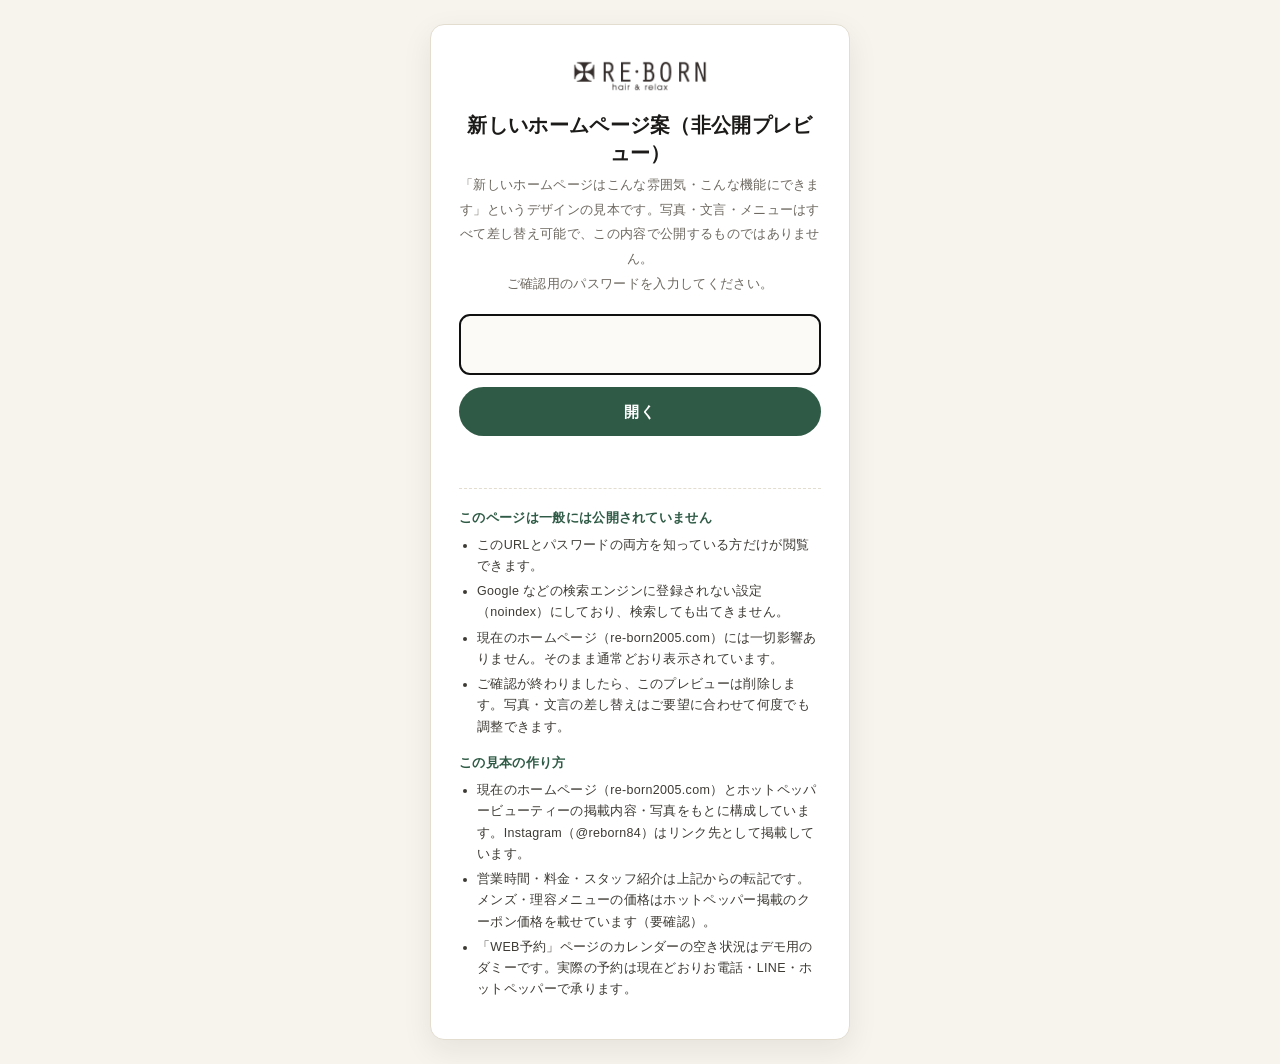
==== access.html @ 1886fcc9 "v7: intro curtain, photo wipe reveals, parallax, marquee, before/after, HPB photos, calendar booking" ====
<!DOCTYPE html>
<html lang="ja" class="no-js">
<head>
<meta charset="utf-8">
<meta name="viewport" content="width=device-width, initial-scale=1, viewport-fit=cover">
<title>アクセス｜RE・BORN hair &amp; relax（高崎市聖石町）</title>
<meta name="description" content="RE・BORN hair &amp; relax（高崎市聖石町13-1）へのアクセス・道順・駐車場のご案内。高崎駅より車で3分、駐車場10台。">
<meta name="robots" content="noindex,nofollow">
<meta name="theme-color" content="#161514">
<meta property="og:type" content="website">
<meta property="og:site_name" content="RE・BORN hair &amp; relax">
<meta property="og:title" content="アクセス｜RE・BORN hair &amp; relax（高崎市聖石町）">
<meta property="og:description" content="RE・BORN hair &amp; relax（高崎市聖石町13-1）へのアクセス・道順・駐車場のご案内。高崎駅より車で3分、駐車場10台。">
<meta property="og:url" content="https://eurekastudio5.github.io/rb-salon-mock-2026/access.html">
<meta property="og:image" content="https://eurekastudio5.github.io/rb-salon-mock-2026/img/og-image.jpg">
<meta property="og:locale" content="ja_JP">
<link rel="icon" href="img/logo-s.png">
<script>(function(){var T="7c5302c54";try{if(localStorage.getItem("rb_gate")===T)return;}catch(e){}try{if(sessionStorage.getItem("rb_gate")===T)return;}catch(e){}document.documentElement.style.visibility="hidden";location.replace("gate.html?next="+encodeURIComponent((location.pathname.split("/").pop()||"index.html")+location.search+location.hash));})();</script>
<link rel="preconnect" href="https://fonts.googleapis.com">
<link rel="preconnect" href="https://fonts.gstatic.com" crossorigin>
<link href="https://fonts.googleapis.com/css2?family=Shippori+Mincho:wght@400;600;700&family=Noto+Sans+JP:wght@400;500;700&family=Cormorant+Garamond:ital,wght@0,500;1,500;1,600&display=swap" rel="stylesheet">
<link rel="stylesheet" href="assets/style.css?v=14">
<link rel="stylesheet" href="assets/motion.css?v=14">
<script type="application/ld+json">{
 "@context": "https://schema.org",
 "@type": [
  "HairSalon",
  "BeautySalon"
 ],
 "name": "RE・BORN hair & relax",
 "alternateName": "リ・ボーン ヘア＆リラックス",
 "url": "https://eurekastudio5.github.io/rb-salon-mock-2026/",
 "telephone": "+81-800-800-8835",
 "image": "https://eurekastudio5.github.io/rb-salon-mock-2026/img/exterior.jpg",
 "address": {
  "@type": "PostalAddress",
  "postalCode": "370-0863",
  "addressRegion": "群馬県",
  "addressLocality": "高崎市",
  "streetAddress": "聖石町13-1",
  "addressCountry": "JP"
 },
 "geo": {
  "@type": "GeoCoordinates",
  "latitude": 36.3158,
  "longitude": 138.99
 },
 "openingHoursSpecification": [
  {
   "@type": "OpeningHoursSpecification",
   "dayOfWeek": [
    "Wednesday",
    "Thursday",
    "Friday",
    "Saturday",
    "Sunday"
   ],
   "opens": "09:00",
   "closes": "18:30"
  }
 ],
 "priceRange": "¥¥",
 "paymentAccepted": "Cash, Credit Card",
 "currenciesAccepted": "JPY",
 "sameAs": [
  "https://www.instagram.com/reborn84/",
  "https://beauty.hotpepper.jp/slnH000210137/"
 ]
}</script>
</head>
<body>

<header class="header">
  <div class="wrap">
    <a class="brand" href="index.html" aria-label="RE・BORN hair & relax ホーム"><img src="img/logo.png" alt="RE・BORN hair &amp; relax" width="320" height="72"><small>Takasaki</small></a>
    <nav class="nav" aria-label="メインメニュー"><a href="index.html">ホーム</a><a href="menu.html">メニュー・料金</a><a href="staff.html">スタッフ</a><a href="voice.html">お客様の声</a><a href="kitsuke.html">着付け</a><a href="faq.html">よくある質問</a><a href="access.html" aria-current="page">アクセス</a><a class="btn btn-primary btn-sm" href="reserve.html"><svg viewBox="0 0 24 24" fill="none" stroke="currentColor" stroke-width="1.8" stroke-linecap="round" stroke-linejoin="round"><rect x="3" y="4" width="18" height="18" rx="2"/><path d="M16 2v4M8 2v4M3 10h18"/></svg>WEB予約</a></nav>
    <button class="burger" aria-label="メニューを開く" aria-expanded="false" aria-controls="drawer"><span></span><span></span><span></span></button>
  </div>
</header>
<div class="drawer" id="drawer" inert>
  <a href="index.html">ホーム<small>Home</small></a><a href="menu.html">メニュー・料金<small>Menu</small></a><a href="staff.html">スタッフ<small>Staff</small></a><a href="voice.html">お客様の声<small>Voice</small></a><a href="kitsuke.html">着付け<small>Kimono</small></a><a href="faq.html">よくある質問<small>FAQ</small></a><a href="access.html">アクセス<small>Access</small></a>
  <a href="reserve.html">WEB予約（空き状況カレンダー）<small>Reservation</small></a>
  <div class="cta">
    <a class="btn btn-primary" href="reserve.html"><svg viewBox="0 0 24 24" fill="none" stroke="currentColor" stroke-width="1.8" stroke-linecap="round" stroke-linejoin="round"><rect x="3" y="4" width="18" height="18" rx="2"/><path d="M16 2v4M8 2v4M3 10h18"/></svg>WEB予約（空き状況カレンダー）</a>
    <a class="btn btn-line" href="https://lin.ee/s59kRdt" target="_blank" rel="noopener"><svg viewBox="0 0 24 24" fill="currentColor"><path d="M12 2C6.5 2 2 5.7 2 10.2c0 4 3.6 7.4 8.4 8.1.3.1.8.2.9.5.1.3.1.7 0 1l-.1.9c0 .3-.2 1 .9.6 1.1-.5 5.8-3.4 7.9-5.9 1.4-1.6 2-3.2 2-5.2C22 5.7 17.5 2 12 2zM8.1 12.8H6.2c-.3 0-.5-.2-.5-.5V8.6c0-.3.2-.5.5-.5s.5.2.5.5v3.2h1.4c.3 0 .5.2.5.5s-.2.5-.5.5zm1.8-.5c0 .3-.2.5-.5.5s-.5-.2-.5-.5V8.6c0-.3.2-.5.5-.5s.5.2.5.5v3.7zm4.5 0c0 .2-.1.4-.3.5h-.2c-.2 0-.3-.1-.4-.2l-1.9-2.6v2.3c0 .3-.2.5-.5.5s-.5-.2-.5-.5V8.6c0-.2.1-.4.3-.5h.2c.2 0 .3.1.4.2l1.9 2.6V8.6c0-.3.2-.5.5-.5s.5.2.5.5v3.7zm3-2.4c.3 0 .5.2.5.5s-.2.5-.5.5h-1.4v.9h1.4c.3 0 .5.2.5.5s-.2.5-.5.5h-1.9c-.3 0-.5-.2-.5-.5V8.6c0-.3.2-.5.5-.5h1.9c.3 0 .5.2.5.5s-.2.5-.5.5h-1.4v.9h1.4z"/></svg>LINEで相談・予約</a>
    <a class="btn btn-tel" href="tel:0800-800-8835"><svg viewBox="0 0 24 24" fill="none" stroke="currentColor" stroke-width="1.8" stroke-linecap="round" stroke-linejoin="round"><path d="M22 16.9v3a2 2 0 0 1-2.2 2 19.8 19.8 0 0 1-8.6-3.1 19.5 19.5 0 0 1-6-6A19.8 19.8 0 0 1 2.1 4.2 2 2 0 0 1 4.1 2h3a2 2 0 0 1 2 1.7c.1.9.4 1.8.7 2.6a2 2 0 0 1-.5 2.1L8.1 9.6a16 16 0 0 0 6 6l1.3-1.3a2 2 0 0 1 2.1-.4c.8.3 1.7.5 2.6.7a2 2 0 0 1 1.7 2z"/></svg>0800-800-8835</a>
  </div>
</div>
<main>

<section class="pagehead">
  <img src="img/exterior.jpg" alt="" fetchpriority="high">
  <div class="wrap"><span class="en">Access</span><h1>アクセス</h1><p>高崎駅より車で3分。聖石橋を渡ってすぐ、店舗目の前に10台分の駐車場があります。</p></div>
</section>
<section class="sec"><div class="wrap">
<div class="access">
  <div class="rv">
    <table>
      <tr><th>住所</th><td>〒370-0863<br>群馬県高崎市聖石町13-1</td></tr>
      <tr><th>電話</th><td><a class="tel" href="tel:0800-800-8835">0800-800-8835</a><br><span class="small text-muted">タップで発信できます</span></td></tr>
      <tr><th>営業時間</th><td>9:00〜18:30<br><span class="small text-muted">最終受付：カット 18:30／カラー・パーマ 18:00</span></td></tr>
      <tr><th>定休日</th><td>月曜日・火曜日</td></tr>
      <tr><th>アクセス</th><td>高崎駅より車で3分（聖石橋を渡ってすぐ）</td></tr>
      <tr><th>駐車場</th><td>店舗目の前に10台</td></tr>
      <tr><th>お支払い</th><td>現金／VISA・Mastercard・JCB・American Express</td></tr>
    </table>
    <div class="acts">
      <a class="btn btn-outline btn-sm" href="https://www.google.com/maps/search/?api=1&query=RE%E3%83%BBBORN+hair+%26+relax+%E9%AB%98%E5%B4%8E%E5%B8%82%E8%81%96%E7%9F%B3%E7%94%BA13-1" target="_blank" rel="noopener"><svg viewBox="0 0 24 24" fill="none" stroke="currentColor" stroke-width="1.8" stroke-linecap="round" stroke-linejoin="round"><path d="M9 18l-6 3V6l6-3 6 3 6-3v15l-6 3-6-3z"/><path d="M9 3v15M15 6v15"/></svg>Googleマップで開く</a>
      <a class="btn btn-tel btn-sm" href="tel:0800-800-8835"><svg viewBox="0 0 24 24" fill="none" stroke="currentColor" stroke-width="1.8" stroke-linecap="round" stroke-linejoin="round"><path d="M22 16.9v3a2 2 0 0 1-2.2 2 19.8 19.8 0 0 1-8.6-3.1 19.5 19.5 0 0 1-6-6A19.8 19.8 0 0 1 2.1 4.2 2 2 0 0 1 4.1 2h3a2 2 0 0 1 2 1.7c.1.9.4 1.8.7 2.6a2 2 0 0 1-.5 2.1L8.1 9.6a16 16 0 0 0 6 6l1.3-1.3a2 2 0 0 1 2.1-.4c.8.3 1.7.5 2.6.7a2 2 0 0 1 1.7 2z"/></svg>電話をかける</a>
    </div>
  </div>
  <div class="rv"><iframe src="https://www.google.com/maps/embed?pb=!1m14!1m8!1m3!1d12859.421112338769!2d138.98995859252926!3d36.315816204016734!3m2!1i1024!2i768!4f13.1!3m3!1m2!1s0x0%3A0x1ff3731fe45f2166!2zUkXvvaVCT1JOIGhhaXIgJiByZWxheCjpq5jltI7luIIg576O5a656ZmiIOOBiuOBmeOBmeOCgSk!5e0!3m2!1sja!2sjp!4v1659191296513!5m2!1sja!2sjp" title="RE・BORN hair & relax の地図" loading="lazy" allowfullscreen referrerpolicy="no-referrer-when-downgrade"></iframe></div>
</div>
<div class="route mt40">
  <figure class="rv-img"><img src="img/access-1.png" alt="国道17号 聖石橋交差点" loading="lazy"><figcaption><b>Step 1</b>国道17号線の聖石橋の交差点を観音様方面に進みます。</figcaption></figure>
  <figure class="rv-img from-right"><img src="img/access-2.png" alt="店舗前の様子" loading="lazy"><figcaption><b>Step 2</b>聖石橋を渡り一つ目の信号手前、左側に茶色の木の格子が見えてきましたら、こちらが当店です。</figcaption></figure>
  <figure class="rv-img"><img src="img/exterior.jpg" alt="店舗外観と駐車場" loading="lazy"><figcaption><b>Parking</b>駐車場は店舗目の前に広々10台。皆様のご来店を心よりお待ちしております。</figcaption></figure>
</div></div></section>

<section class="ctaband">
  <img class="plx" src="img/interior-2.jpg" alt="" loading="lazy">
  <div class="wrap">
    <h2>ご予約・ご相談はお気軽に</h2>
    <p>空き状況カレンダーからのWEB予約・LINE・お電話からご予約いただけます。<br>初めての方も、髪のお悩み相談だけでも大歓迎です。</p>
    <div class="cta">
      <a class="btn btn-white" href="reserve.html"><svg viewBox="0 0 24 24" fill="none" stroke="currentColor" stroke-width="1.8" stroke-linecap="round" stroke-linejoin="round"><rect x="3" y="4" width="18" height="18" rx="2"/><path d="M16 2v4M8 2v4M3 10h18"/></svg>WEB予約（空き状況カレンダー）</a>
      <a class="btn btn-line" href="https://lin.ee/s59kRdt" target="_blank" rel="noopener"><svg viewBox="0 0 24 24" fill="currentColor"><path d="M12 2C6.5 2 2 5.7 2 10.2c0 4 3.6 7.4 8.4 8.1.3.1.8.2.9.5.1.3.1.7 0 1l-.1.9c0 .3-.2 1 .9.6 1.1-.5 5.8-3.4 7.9-5.9 1.4-1.6 2-3.2 2-5.2C22 5.7 17.5 2 12 2zM8.1 12.8H6.2c-.3 0-.5-.2-.5-.5V8.6c0-.3.2-.5.5-.5s.5.2.5.5v3.2h1.4c.3 0 .5.2.5.5s-.2.5-.5.5zm1.8-.5c0 .3-.2.5-.5.5s-.5-.2-.5-.5V8.6c0-.3.2-.5.5-.5s.5.2.5.5v3.7zm4.5 0c0 .2-.1.4-.3.5h-.2c-.2 0-.3-.1-.4-.2l-1.9-2.6v2.3c0 .3-.2.5-.5.5s-.5-.2-.5-.5V8.6c0-.2.1-.4.3-.5h.2c.2 0 .3.1.4.2l1.9 2.6V8.6c0-.3.2-.5.5-.5s.5.2.5.5v3.7zm3-2.4c.3 0 .5.2.5.5s-.2.5-.5.5h-1.4v.9h1.4c.3 0 .5.2.5.5s-.2.5-.5.5h-1.9c-.3 0-.5-.2-.5-.5V8.6c0-.3.2-.5.5-.5h1.9c.3 0 .5.2.5.5s-.2.5-.5.5h-1.4v.9h1.4z"/></svg>LINEで相談・予約</a>
    </div>
    <a class="tel" href="tel:0800-800-8835">0800-800-8835</a>
    <div class="hours">受付 9:00〜18:30（定休日：月曜日・火曜日）</div>
  </div>
</section>
</main>

<footer class="footer">
  <div class="wrap">
    <div class="cols">
      <div>
        <a class="brand" href="index.html"><img src="img/logo.png" alt="RE・BORN hair &amp; relax" width="320" height="72"></a>
        <p>〒370-0863 群馬県高崎市聖石町13-1</p>
        <p>TEL <a href="tel:0800-800-8835">0800-800-8835</a></p>
        <p>営業時間 9:00〜18:30（最終受付 カット 18:30／カラー・パーマ 18:00）</p>
        <p>定休日 月曜日・火曜日　／　駐車場 10台</p>
        <div class="sns">
          <a href="https://www.instagram.com/reborn84/" target="_blank" rel="noopener" aria-label="Instagram"><svg viewBox="0 0 24 24" fill="none" stroke="currentColor" stroke-width="1.8" stroke-linecap="round" stroke-linejoin="round"><rect x="2" y="2" width="20" height="20" rx="5"/><circle cx="12" cy="12" r="4"/><circle cx="17.5" cy="6.5" r="1" fill="currentColor"/></svg></a>
          <a href="https://lin.ee/s59kRdt" target="_blank" rel="noopener" aria-label="LINE"><svg viewBox="0 0 24 24" fill="currentColor"><path d="M12 2C6.5 2 2 5.7 2 10.2c0 4 3.6 7.4 8.4 8.1.3.1.8.2.9.5.1.3.1.7 0 1l-.1.9c0 .3-.2 1 .9.6 1.1-.5 5.8-3.4 7.9-5.9 1.4-1.6 2-3.2 2-5.2C22 5.7 17.5 2 12 2zM8.1 12.8H6.2c-.3 0-.5-.2-.5-.5V8.6c0-.3.2-.5.5-.5s.5.2.5.5v3.2h1.4c.3 0 .5.2.5.5s-.2.5-.5.5zm1.8-.5c0 .3-.2.5-.5.5s-.5-.2-.5-.5V8.6c0-.3.2-.5.5-.5s.5.2.5.5v3.7zm4.5 0c0 .2-.1.4-.3.5h-.2c-.2 0-.3-.1-.4-.2l-1.9-2.6v2.3c0 .3-.2.5-.5.5s-.5-.2-.5-.5V8.6c0-.2.1-.4.3-.5h.2c.2 0 .3.1.4.2l1.9 2.6V8.6c0-.3.2-.5.5-.5s.5.2.5.5v3.7zm3-2.4c.3 0 .5.2.5.5s-.2.5-.5.5h-1.4v.9h1.4c.3 0 .5.2.5.5s-.2.5-.5.5h-1.9c-.3 0-.5-.2-.5-.5V8.6c0-.3.2-.5.5-.5h1.9c.3 0 .5.2.5.5s-.2.5-.5.5h-1.4v.9h1.4z"/></svg></a>
          <a href="tel:0800-800-8835" aria-label="電話"><svg viewBox="0 0 24 24" fill="none" stroke="currentColor" stroke-width="1.8" stroke-linecap="round" stroke-linejoin="round"><path d="M22 16.9v3a2 2 0 0 1-2.2 2 19.8 19.8 0 0 1-8.6-3.1 19.5 19.5 0 0 1-6-6A19.8 19.8 0 0 1 2.1 4.2 2 2 0 0 1 4.1 2h3a2 2 0 0 1 2 1.7c.1.9.4 1.8.7 2.6a2 2 0 0 1-.5 2.1L8.1 9.6a16 16 0 0 0 6 6l1.3-1.3a2 2 0 0 1 2.1-.4c.8.3 1.7.5 2.6.7a2 2 0 0 1 1.7 2z"/></svg></a>
        </div>
      </div>
      <div>
        <h4>Menu</h4>
        <ul><li><a href="index.html">ホーム</a></li><li><a href="menu.html">メニュー・料金</a></li><li><a href="staff.html">スタッフ</a></li><li><a href="voice.html">お客様の声</a></li><li><a href="kitsuke.html">着付け</a></li><li><a href="faq.html">よくある質問</a></li><li><a href="access.html">アクセス</a></li><li><a href="reserve.html">WEB予約</a></li></ul>
      </div>
      <div>
        <h4>Links</h4>
        <ul>
          <li><a href="https://www.instagram.com/reborn84/" target="_blank" rel="noopener">Instagram @reborn84</a></li>
          <li><a href="https://beauty.hotpepper.jp/slnH000210137/" target="_blank" rel="noopener">ホットペッパービューティー</a></li>
          <li><a href="https://高崎美容室求人.com/" target="_blank" rel="noopener">美容師求人募集</a></li>
          <li><a href="privacy.html">プライバシーポリシー</a></li>
        </ul>
      </div>
    </div>
    <div class="copy"><span>© RE・BORN hair &amp; relax</span><span>高崎に4代続く創業90年の理美容室</span></div>
  </div>
</footer>
<nav class="stickybar" aria-label="予約・お問い合わせ">
  <a href="tel:0800-800-8835"><svg viewBox="0 0 24 24" fill="none" stroke="currentColor" stroke-width="1.8" stroke-linecap="round" stroke-linejoin="round"><path d="M22 16.9v3a2 2 0 0 1-2.2 2 19.8 19.8 0 0 1-8.6-3.1 19.5 19.5 0 0 1-6-6A19.8 19.8 0 0 1 2.1 4.2 2 2 0 0 1 4.1 2h3a2 2 0 0 1 2 1.7c.1.9.4 1.8.7 2.6a2 2 0 0 1-.5 2.1L8.1 9.6a16 16 0 0 0 6 6l1.3-1.3a2 2 0 0 1 2.1-.4c.8.3 1.7.5 2.6.7a2 2 0 0 1 1.7 2z"/></svg><b>電話する</b></a>
  <a class="line" href="https://lin.ee/s59kRdt" target="_blank" rel="noopener"><svg viewBox="0 0 24 24" fill="currentColor"><path d="M12 2C6.5 2 2 5.7 2 10.2c0 4 3.6 7.4 8.4 8.1.3.1.8.2.9.5.1.3.1.7 0 1l-.1.9c0 .3-.2 1 .9.6 1.1-.5 5.8-3.4 7.9-5.9 1.4-1.6 2-3.2 2-5.2C22 5.7 17.5 2 12 2zM8.1 12.8H6.2c-.3 0-.5-.2-.5-.5V8.6c0-.3.2-.5.5-.5s.5.2.5.5v3.2h1.4c.3 0 .5.2.5.5s-.2.5-.5.5zm1.8-.5c0 .3-.2.5-.5.5s-.5-.2-.5-.5V8.6c0-.3.2-.5.5-.5s.5.2.5.5v3.7zm4.5 0c0 .2-.1.4-.3.5h-.2c-.2 0-.3-.1-.4-.2l-1.9-2.6v2.3c0 .3-.2.5-.5.5s-.5-.2-.5-.5V8.6c0-.2.1-.4.3-.5h.2c.2 0 .3.1.4.2l1.9 2.6V8.6c0-.3.2-.5.5-.5s.5.2.5.5v3.7zm3-2.4c.3 0 .5.2.5.5s-.2.5-.5.5h-1.4v.9h1.4c.3 0 .5.2.5.5s-.2.5-.5.5h-1.9c-.3 0-.5-.2-.5-.5V8.6c0-.3.2-.5.5-.5h1.9c.3 0 .5.2.5.5s-.2.5-.5.5h-1.4v.9h1.4z"/></svg><b>LINE予約</b></a>
  <a class="web" href="reserve.html"><svg viewBox="0 0 24 24" fill="none" stroke="currentColor" stroke-width="1.8" stroke-linecap="round" stroke-linejoin="round"><rect x="3" y="4" width="18" height="18" rx="2"/><path d="M16 2v4M8 2v4M3 10h18"/></svg><b>WEB予約</b></a>
</nav>
<script src="assets/main.js?v=14" defer></script>
<script src="assets/motion.js?v=14" defer></script>
</body>
</html>
---- assets/style.css ----
/* RE・BORN hair & relax — site styles (mock v1) */
:root{
  --bg:#f7f4ee; --bg2:#ffffff; --bg3:#efe9dd;
  --ink:#1c1b19; --muted:#6d6860; --line:#e3ddd0;
  --green:#2f5b46; --green-d:#22432f; --green-l:#e6efe9;
  --gold:#b6955a; --gold-d:#75592f; --black:#161514; --white:#fff;
  --line-brand:#06C755;
  --serif:"Shippori Mincho","Zen Old Mincho","Hiragino Mincho ProN","Yu Mincho","MS PMincho",serif;
  --sans:"Noto Sans JP","Hiragino Kaku Gothic ProN","Yu Gothic","Meiryo",sans-serif;
  --latin:"Cormorant Garamond","Times New Roman",serif;
  --radius:14px; --shadow:0 10px 30px rgba(28,27,25,.08);
  --wrap:1120px;
}
*{box-sizing:border-box}
html{scroll-behavior:smooth;-webkit-text-size-adjust:100%}
body{margin:0;background:var(--bg);color:var(--ink);font-family:var(--sans);font-size:16px;line-height:1.9;letter-spacing:.02em;font-feature-settings:"palt"}
img{max-width:100%;height:auto;display:block}
a{color:inherit;text-decoration:none}
h1,h2,h3,h4{font-family:var(--serif);font-weight:600;line-height:1.4;margin:0}
p{margin:0 0 1em}
ul{margin:0;padding:0;list-style:none}
.wrap{max-width:var(--wrap);margin:0 auto;padding:0 20px}
.sr{position:absolute;left:-9999px}
.sp{display:none}
@media (max-width:640px){.sp{display:inline}}

/* header */
.header{position:sticky;top:0;z-index:50;background:rgba(247,244,238,.92);backdrop-filter:blur(10px);border-bottom:1px solid var(--line)}
.header .wrap{display:flex;align-items:center;justify-content:space-between;height:68px}
.brand{display:flex;align-items:center;gap:10px}
.brand img{height:30px;width:auto}
.brand small{font-family:var(--latin);font-style:italic;color:var(--muted);font-size:13px;letter-spacing:.08em}
.nav{display:flex;gap:26px;align-items:center}
.nav a{font-size:14px;letter-spacing:.06em;color:var(--ink);position:relative;padding:6px 0}
.nav a::after{content:"";position:absolute;left:0;bottom:0;width:0;height:1px;background:var(--green);transition:width .25s}
.nav a:hover::after,.nav a[aria-current]::after{width:100%}
.nav .btn{padding:10px 18px}
.nav .btn::after{display:none}
.burger{display:none;background:none;border:0;width:44px;height:44px;cursor:pointer;padding:0}
.burger span{display:block;height:2px;background:var(--ink);margin:6px auto;width:24px;transition:.25s}
.drawer{display:none}
@media (max-width:960px){
  .nav{display:none}
  .burger{display:block}
  .drawer{display:block;position:fixed;inset:68px 0 0 0;background:var(--bg);z-index:49;transform:translateX(100%);transition:transform .3s;overflow:auto;padding:24px 20px 120px}
  .drawer.open{transform:none}
  .drawer a{display:block;padding:16px 4px;border-bottom:1px solid var(--line);font-family:var(--serif);font-size:18px}
  .drawer a small{display:block;font-family:var(--latin);font-style:italic;color:var(--muted);font-size:13px;letter-spacing:.1em}
  .drawer .cta{display:grid;gap:10px;margin-top:20px}
  body.nav-open{overflow:hidden}
  body.nav-open .burger span:nth-child(1){transform:translateY(8px) rotate(45deg)}
  body.nav-open .burger span:nth-child(2){opacity:0}
  body.nav-open .burger span:nth-child(3){transform:translateY(-8px) rotate(-45deg)}
}

/* buttons */
.btn{display:inline-flex;align-items:center;justify-content:center;gap:8px;padding:14px 26px;border-radius:999px;font-weight:600;font-size:15px;letter-spacing:.06em;transition:.2s;border:1px solid transparent;cursor:pointer;font-family:var(--sans);line-height:1.3}
.btn-primary{background:var(--green);color:#fff}
.btn-primary:hover{background:var(--green-d);transform:translateY(-1px)}
.btn-outline{background:transparent;color:var(--ink);border-color:var(--ink)}
.btn-outline:hover{background:var(--ink);color:#fff}
.btn-line{background:var(--line-brand);color:#fff}
.btn-line:hover{filter:brightness(.93);transform:translateY(-1px)}
.btn-white{background:#fff;color:var(--ink);border-color:#fff}
.btn-white:hover{background:var(--bg3)}
.btn-tel{background:var(--black);color:#fff}
.btn-tel:hover{background:#000}
.btn svg{width:18px;height:18px;flex:none}
.btn-sm{padding:10px 18px;font-size:14px}

/* hero */
.hero{position:relative;min-height:calc(100svh - 68px);max-height:860px;display:flex;align-items:flex-end;color:#fff;overflow:hidden;isolation:isolate}
.hero picture,.hero img.bg{position:absolute;inset:0;width:100%;height:100%;object-fit:cover;object-position:center 60%;z-index:-2}
.hero::after{content:"";position:absolute;inset:0;background:linear-gradient(180deg,rgba(22,21,20,.05) 0%,rgba(22,21,20,.25) 45%,rgba(22,21,20,.78) 100%);z-index:-1}
.hero .wrap{width:100%;padding-bottom:56px;padding-top:120px}
.hero .eyebrow{font-family:var(--latin);font-style:italic;font-size:15px;letter-spacing:.2em;opacity:.9;margin-bottom:12px;white-space:nowrap}
@media (max-width:400px){.hero .eyebrow{letter-spacing:.12em;font-size:14px}}
.hero h1{font-size:clamp(27px,4vw,50px);font-weight:600;line-height:1.35;letter-spacing:.04em;text-shadow:0 2px 24px rgba(0,0,0,.35)}
.hero .lead{font-size:clamp(15px,1.5vw,18px);margin:18px 0 22px;max-width:640px;opacity:.95;text-shadow:0 1px 12px rgba(0,0,0,.4)}
.badges{display:flex;flex-wrap:wrap;gap:8px;margin-bottom:26px}
.badges li{font-size:13px;letter-spacing:.04em;border:1px solid rgba(255,255,255,.55);padding:6px 12px;border-radius:999px;backdrop-filter:blur(6px);background:rgba(255,255,255,.12)}
.hero .cta{display:flex;flex-wrap:wrap;gap:12px}
.hero .scroll{position:absolute;right:24px;bottom:24px;font-family:var(--latin);font-style:italic;letter-spacing:.2em;font-size:12px;writing-mode:vertical-rl;opacity:.8}
.hero .scroll::after{content:"";display:block;width:1px;height:48px;background:#fff;margin:10px auto 0;animation:drop 1.8s infinite}
@keyframes drop{0%{transform:scaleY(0);transform-origin:top}50%{transform:scaleY(1);transform-origin:top}51%{transform-origin:bottom}100%{transform:scaleY(0);transform-origin:bottom}}
@media (max-width:640px){.hero{min-height:calc(100svh - 68px);max-height:none}.hero .wrap{padding-bottom:calc(100px + env(safe-area-inset-bottom));padding-top:72px}.hero .scroll{display:none}.hero .cta .btn{flex:1 1 100%}.hero .cta .btn-white{display:none}.hero h1{font-size:clamp(26px,7.4vw,32px);letter-spacing:.02em}.hero .lead{font-size:14px}}

/* quick info strip */
.infostrip{background:var(--black);color:#fff}
.infostrip .wrap{display:grid;grid-template-columns:repeat(4,1fr);gap:0}
.infostrip .cell{padding:20px 18px;border-left:1px solid rgba(255,255,255,.12);display:flex;gap:12px;align-items:flex-start}
.infostrip .cell:first-child{border-left:0;padding-left:0}
.infostrip svg{width:22px;height:22px;flex:none;opacity:.85;margin-top:4px}
.infostrip b{display:block;font-size:12px;letter-spacing:.14em;color:var(--gold);font-family:var(--latin);font-style:italic;font-weight:500}
.infostrip span{font-size:14px;line-height:1.6;display:block}
.infostrip a.tel{font-family:var(--latin);font-size:22px;letter-spacing:.04em;font-weight:600}
@media (max-width:960px){.infostrip .wrap{grid-template-columns:1fr 1fr}.infostrip .cell{border-left:0;border-top:1px solid rgba(255,255,255,.12);padding-left:0}.infostrip .cell:nth-child(-n+2){border-top:0}}
@media (max-width:560px){.infostrip .wrap{grid-template-columns:1fr}.infostrip .cell:nth-child(2){border-top:1px solid rgba(255,255,255,.12)}}

/* sections */
.sec{padding:88px 0}
.sec.alt{background:var(--bg2)}
.sec.dark{background:var(--black);color:#fff}
.sec.green{background:var(--green);color:#fff}
.sec-head{margin-bottom:44px}
.sec-head .en{font-family:var(--latin);font-style:italic;letter-spacing:.22em;font-size:14px;color:var(--gold-d);display:block;margin-bottom:8px}
.sec-head h2{font-size:clamp(26px,3.2vw,38px);letter-spacing:.06em}
.sec-head p{color:var(--muted);margin:14px 0 0;max-width:720px}
.dark .sec-head p,.green .sec-head p{color:rgba(255,255,255,.8)}
.dark .sec-head .en{color:var(--gold)}
.center{text-align:center}
.center .sec-head p{margin-left:auto;margin-right:auto}
.more{margin-top:40px;text-align:center}
@media (max-width:640px){.sec{padding:64px 0}.sec-head{margin-bottom:30px}.sec-head h2{font-size:23px;letter-spacing:.04em}.reason h3{font-size:20px}}

/* reveal */
.js .rv{opacity:0;transform:translateY(22px);transition:opacity .7s ease,transform .7s ease}
.js .rv.in{opacity:1;transform:none}
@media (prefers-reduced-motion:reduce){.js .rv{opacity:1;transform:none;transition:none}}

/* concerns */
.concern{display:grid;grid-template-columns:1.1fr 1fr;gap:56px;align-items:center}
.concern .list li{position:relative;padding:14px 0 14px 40px;border-bottom:1px dashed var(--line);font-size:16px}
.concern .list li::before{content:"";position:absolute;left:4px;top:18px;width:20px;height:20px;border-radius:50%;border:1.5px solid var(--green);background:var(--green-l)}
.concern .list li::after{content:"";position:absolute;left:11px;top:22px;width:5px;height:9px;border:solid var(--green);border-width:0 2px 2px 0;transform:rotate(45deg)}
.concern .note{background:var(--green);color:#fff;padding:28px 30px;border-radius:var(--radius);font-family:var(--serif);font-size:20px;line-height:1.7;position:relative}
.concern .note small{display:block;font-family:var(--sans);font-size:14px;opacity:.9;margin-top:10px;line-height:1.8}
.concern figure{margin:0;border-radius:var(--radius);overflow:hidden;box-shadow:var(--shadow)}
@media (max-width:860px){.concern{grid-template-columns:1fr;gap:28px}}

/* greeting */
.greet{display:grid;grid-template-columns:420px 1fr;gap:56px;align-items:center}
.greet figure{margin:0;border-radius:var(--radius);overflow:hidden;box-shadow:var(--shadow)}
.greet .msg{font-size:16px}
.greet .sign{margin-top:18px;font-family:var(--serif);font-size:18px}
.greet .sign small{display:block;font-family:var(--sans);font-size:13px;color:var(--muted)}
.greet .lead{font-family:var(--serif);font-size:clamp(22px,2.4vw,30px);line-height:1.6;margin-bottom:22px;letter-spacing:.04em;font-weight:600}
@media (max-width:860px){.greet{grid-template-columns:1fr;gap:26px}.greet figure{max-width:420px}}

/* reasons */
.reason{display:grid;grid-template-columns:1fr 1fr;gap:56px;align-items:center;padding:36px 0}
.reason+.reason{border-top:1px solid var(--line)}
.reason:nth-child(even) figure{order:2}
.reason figure{margin:0;border-radius:var(--radius);overflow:hidden;box-shadow:var(--shadow);aspect-ratio:3/2}
.reason figure img{width:100%;height:100%;object-fit:cover}
.reason .num{font-family:var(--latin);font-style:italic;font-size:15px;letter-spacing:.2em;color:var(--gold-d)}
.reason h3{font-size:clamp(22px,2.4vw,28px);margin:6px 0 14px;letter-spacing:.04em}
.reason p{color:#3d3a34}
@media (max-width:860px){.reason{grid-template-columns:1fr;gap:20px;padding:26px 0}.reason:nth-child(even) figure{order:0}}

/* menu cards */
.cards{display:grid;grid-template-columns:repeat(3,1fr);gap:24px}
.card{background:#fff;border-radius:var(--radius);overflow:hidden;box-shadow:var(--shadow);display:flex;flex-direction:column;border:1px solid var(--line)}
.card figure{margin:0;aspect-ratio:4/3;overflow:hidden;position:relative}
.card figure img{width:100%;height:100%;object-fit:cover;object-position:center 20%;transition:transform .6s}
.card:hover figure img{transform:scale(1.04)}
.card .tag{position:absolute;left:12px;top:12px;background:var(--green);color:#fff;font-size:12px;padding:4px 10px;border-radius:4px;letter-spacing:.08em}
.card .body{padding:20px 22px 22px;display:flex;flex-direction:column;flex:1}
.card h3{font-size:19px;letter-spacing:.03em;margin-bottom:8px}
.card .price{display:flex;align-items:baseline;gap:10px;flex-wrap:wrap;margin-bottom:10px}
.card .price s{color:var(--muted);font-size:13px}
.card .price b{font-family:var(--latin);font-size:28px;color:var(--green);font-weight:600;letter-spacing:.02em}
.card .price em{font-style:normal;font-size:12px;background:var(--gold-d);color:#fff;padding:2px 8px;border-radius:3px;letter-spacing:.08em}
.card p{font-size:14px;color:#3d3a34;margin-bottom:12px}
.card .meta{font-size:12px;color:var(--muted);margin-top:auto;padding-top:10px;border-top:1px dashed var(--line)}
.card .meta span{display:inline-block;margin-right:10px}
@media (max-width:960px){.cards{grid-template-columns:1fr 1fr}}
@media (max-width:600px){.cards{grid-template-columns:1fr}}

/* offer */
.offers{display:grid;grid-template-columns:1fr 1fr;gap:24px}
.offer{border:1px solid rgba(255,255,255,.25);border-radius:var(--radius);padding:30px 30px 28px;background:rgba(255,255,255,.06);position:relative}
.offer .en{font-family:var(--latin);font-style:italic;letter-spacing:.2em;font-size:13px;color:var(--gold)}
.offer h3{font-size:clamp(20px,2vw,24px);margin:6px 0 10px;letter-spacing:.04em}
.offer p{opacity:.9;font-size:15px;margin:0}
.offer b{color:var(--gold)}
@media (max-width:760px){.offers{grid-template-columns:1fr}}

/* voices */
.voices{display:grid;grid-template-columns:repeat(3,1fr);gap:24px}
.voice{background:#fff;border-radius:var(--radius);overflow:hidden;box-shadow:var(--shadow);border:1px solid var(--line);display:flex;flex-direction:column}
.voice figure{margin:0;aspect-ratio:4/3;overflow:hidden}
.voice figure img{width:100%;height:100%;object-fit:cover}
.voice .body{padding:22px 22px 24px;display:flex;flex-direction:column;flex:1}
.voice h3,.voice h2{font-size:18px;letter-spacing:.02em;margin-bottom:6px;line-height:1.5}
.voice .who{font-size:13px;color:var(--muted);margin-bottom:12px}
.voice dl{margin:0;font-size:14px}
.voice dt{font-weight:600;color:var(--green);margin-top:10px;font-size:13px}
.voice dd{margin:2px 0 0;color:#3d3a34}
.voice .quote{font-family:var(--serif);font-size:15px;line-height:1.8;color:#3d3a34}
@media (max-width:960px){.voices{grid-template-columns:1fr 1fr}}
@media (max-width:600px){.voices{grid-template-columns:1fr}}

/* staff */
.staffgrid{display:grid;grid-template-columns:repeat(4,1fr);gap:22px}
.staff{background:#fff;border-radius:var(--radius);overflow:hidden;border:1px solid var(--line);box-shadow:var(--shadow)}
.staff figure{margin:0;aspect-ratio:3/4;overflow:hidden;background:var(--bg3)}
.staff figure img{width:100%;height:100%;object-fit:cover;object-position:top}
.staff .body{padding:16px 18px 18px}
.staff .role{font-size:12px;color:var(--gold-d);letter-spacing:.1em}
.staff h3{font-size:18px;margin:2px 0 4px}
.staff h3 small{font-family:var(--latin);font-style:italic;color:var(--muted);font-size:13px;margin-left:6px;font-weight:500}
.staff p{font-size:13px;color:#3d3a34;margin:0}
@media (max-width:960px){.staffgrid{grid-template-columns:repeat(3,1fr)}}
@media (max-width:600px){.staffgrid{grid-template-columns:1fr 1fr;gap:14px}.staff .body{padding:12px 14px}}

/* staff detail page */
.profile{display:grid;grid-template-columns:300px 1fr;gap:44px;padding:44px 0;border-bottom:1px solid var(--line);align-items:start}
.profile figure{margin:0;border-radius:var(--radius);overflow:hidden;box-shadow:var(--shadow);aspect-ratio:3/4}
.profile figure img{width:100%;height:100%;object-fit:cover;object-position:top}
.profile .role{color:var(--gold-d);letter-spacing:.12em;font-size:13px}
.profile h2{font-size:28px;margin:4px 0 16px}
.profile h2 small{font-family:var(--latin);font-style:italic;font-size:15px;color:var(--muted);margin-left:8px;font-weight:500}
.profile .msg{font-size:15px;color:#3d3a34}
.profile table{width:100%;border-collapse:collapse;font-size:14px;margin-top:14px}
.profile th{text-align:left;width:120px;padding:8px 0;color:var(--muted);font-weight:500;vertical-align:top;border-top:1px dashed var(--line)}
.profile td{padding:8px 0;border-top:1px dashed var(--line)}
@media (max-width:760px){.profile{grid-template-columns:1fr;gap:20px}.profile figure{max-width:280px}}

/* styles / instagram */
.igrid{display:grid;grid-template-columns:repeat(6,1fr);gap:8px}
.igrid a{aspect-ratio:1;overflow:hidden;border-radius:8px;display:block;position:relative}
.igrid img{width:100%;height:100%;object-fit:cover;object-position:top;transition:transform .5s}
.igrid a:hover img{transform:scale(1.06)}
@media (max-width:760px){.igrid{grid-template-columns:repeat(3,1fr)}}

/* access */
.access{display:grid;grid-template-columns:1fr 1fr;gap:40px;align-items:start}
.access iframe{width:100%;height:100%;min-height:380px;border:0;border-radius:var(--radius);box-shadow:var(--shadow)}
.access table{width:100%;border-collapse:collapse;font-size:15px}
.access th{text-align:left;width:110px;padding:12px 0;color:var(--muted);font-weight:500;vertical-align:top;border-bottom:1px solid var(--line)}
.access td{padding:12px 0;border-bottom:1px solid var(--line)}
.access .tel{font-family:var(--latin);font-size:24px;font-weight:600;letter-spacing:.03em}
.access .acts{display:flex;gap:10px;flex-wrap:wrap;margin-top:18px}
@media (max-width:860px){.access{grid-template-columns:1fr}.access iframe{min-height:300px}}
.route{display:grid;grid-template-columns:1fr 1fr 1fr;gap:24px}
.route figure{margin:0;background:#fff;border-radius:var(--radius);overflow:hidden;border:1px solid var(--line);box-shadow:var(--shadow)}
.route figcaption{padding:16px 18px;font-size:14px;color:#3d3a34}
.route figcaption b{display:block;color:var(--green);font-family:var(--latin);font-style:italic;font-size:14px;letter-spacing:.2em;margin-bottom:4px}
@media (max-width:860px){.route{grid-template-columns:1fr}}

/* CTA band */
.ctaband{position:relative;color:#fff;text-align:center;padding:96px 0;isolation:isolate;overflow:hidden}
.ctaband img{position:absolute;inset:0;width:100%;height:100%;object-fit:cover;z-index:-2}
.ctaband::after{content:"";position:absolute;inset:0;background:rgba(22,21,20,.66);z-index:-1}
.ctaband h2{font-size:clamp(24px,3vw,36px);letter-spacing:.06em;margin-bottom:12px}
.ctaband p{opacity:.9;max-width:640px;margin:0 auto 26px}
.ctaband .cta{display:flex;gap:12px;justify-content:center;flex-wrap:wrap}
.ctaband .tel{display:block;font-family:var(--latin);font-size:34px;letter-spacing:.04em;margin:8px 0 2px;font-weight:600}
.ctaband .hours{font-size:13px;opacity:.85}
@media (max-width:640px){.ctaband .cta .btn{flex:1 1 100%}}

/* footer */
.footer{background:var(--black);color:#cfcac0;padding:56px 0 calc(110px + env(safe-area-inset-bottom));font-size:14px}
html{scroll-padding-bottom:110px}
.footer .cols{display:grid;grid-template-columns:1.4fr 1fr 1fr;gap:40px}
.footer .brand img{height:28px;filter:invert(1) brightness(1.4)}
.footer .brand{margin-bottom:14px}
.footer p{margin:0 0 6px}
.footer h4{font-family:var(--latin);font-style:italic;color:var(--gold);letter-spacing:.2em;font-size:13px;margin-bottom:12px;font-weight:500}
.footer li{margin-bottom:8px}
.footer a:hover{color:#fff}
.footer .sns{display:flex;gap:12px;margin-top:14px}
.footer .sns a{width:38px;height:38px;border:1px solid rgba(255,255,255,.25);border-radius:50%;display:grid;place-items:center}
.footer .sns svg{width:18px;height:18px}
.footer .copy{margin-top:40px;padding-top:18px;border-top:1px solid rgba(255,255,255,.12);font-size:12px;color:#8e887c;display:flex;justify-content:space-between;flex-wrap:wrap;gap:8px}
@media (max-width:860px){.footer .cols{grid-template-columns:1fr}}
@media (min-width:961px){.footer{padding-bottom:56px}}

/* mobile sticky bar */
.stickybar{position:fixed;left:0;right:0;bottom:0;z-index:60;display:none;grid-template-columns:1fr 1fr 1.3fr;background:rgba(22,21,20,.96);backdrop-filter:blur(8px);padding:8px 8px calc(8px + env(safe-area-inset-bottom));gap:8px}
.stickybar a{display:flex;flex-direction:column;align-items:center;justify-content:center;gap:2px;color:#fff;font-size:12px;letter-spacing:.02em;padding:8px 4px;border-radius:10px;background:rgba(255,255,255,.08);min-height:52px;white-space:nowrap}
.stickybar a svg{width:20px;height:20px}
.stickybar a.line{background:var(--line-brand)}
.stickybar a.web{background:var(--green)}
.stickybar b{font-size:13px}
@media (max-width:360px){.stickybar b{font-size:12px}}
@media (max-width:960px){.stickybar{display:grid}}

/* page hero (subpages) */
.pagehead{position:relative;color:#fff;padding:96px 0 64px;isolation:isolate;overflow:hidden}
.pagehead img{position:absolute;inset:0;width:100%;height:100%;object-fit:cover;object-position:center;z-index:-2}
.pagehead::after{content:"";position:absolute;inset:0;background:linear-gradient(180deg,rgba(22,21,20,.35),rgba(22,21,20,.7));z-index:-1}
.pagehead .en{font-family:var(--latin);font-style:italic;letter-spacing:.24em;font-size:15px;color:#e5cf9d;display:block;margin-bottom:8px}
.pagehead h1{font-size:clamp(28px,4vw,44px);letter-spacing:.06em}
.pagehead p{margin:12px 0 0;opacity:.9;max-width:640px}
.crumb{font-size:12px;color:var(--muted);padding:14px 0 0}
.crumb a:hover{color:var(--green)}

/* price tables */
.pricegrid{display:grid;grid-template-columns:1fr 1fr;gap:40px 56px}
.pricegroup h3{font-size:22px;letter-spacing:.06em;padding-bottom:10px;border-bottom:2px solid var(--ink);margin-bottom:6px;display:flex;align-items:baseline;gap:12px;flex-wrap:wrap}
.pricegroup h3 small{font-family:var(--latin);font-style:italic;font-size:13px;color:var(--gold-d);letter-spacing:.2em;font-weight:500}
.pricegroup li{display:flex;justify-content:space-between;gap:16px;padding:12px 0;border-bottom:1px dashed var(--line);font-size:15px;align-items:baseline}
.pricegroup li span{flex:1}
.pricegroup li small{display:block;color:var(--muted);font-size:12px;line-height:1.6}
.pricegroup li b{font-family:var(--latin);font-size:19px;font-weight:600;white-space:nowrap;letter-spacing:.02em}
.pricegroup .note{font-size:13px;color:var(--muted);margin-top:10px;line-height:1.7}
@media (max-width:760px){.pricegrid{grid-template-columns:1fr;gap:30px}}
.jump{display:flex;flex-wrap:wrap;gap:8px;margin-top:18px}
.jump a{font-size:13px;border:1px solid rgba(255,255,255,.6);color:#fff;padding:6px 14px;border-radius:999px;background:rgba(255,255,255,.12);backdrop-filter:blur(6px)}
.jump a:hover{background:#fff;color:var(--ink)}
.card .go{display:inline-block;margin-top:10px;font-size:13px;color:var(--green);text-decoration:underline;font-weight:600}
.notice{background:var(--green-l);border-left:4px solid var(--green);padding:16px 20px;border-radius:0 10px 10px 0;font-size:14px;margin-top:28px}
.notice b{color:var(--green)}

/* faq */
.faq{max-width:820px;margin:0 auto}
.faq details{background:#fff;border:1px solid var(--line);border-radius:12px;margin-bottom:12px;box-shadow:var(--shadow)}
.faq summary{list-style:none;cursor:pointer;padding:18px 54px 18px 22px;font-family:var(--serif);font-size:17px;position:relative;line-height:1.6}
.faq summary::-webkit-details-marker{display:none}
.faq summary::before{content:"Q";font-family:var(--latin);font-style:italic;color:var(--gold-d);font-size:20px;margin-right:12px}
.faq summary::after{content:"";position:absolute;right:22px;top:50%;width:10px;height:10px;border:solid var(--ink);border-width:0 1.5px 1.5px 0;transform:translateY(-70%) rotate(45deg);transition:.25s}
.faq details[open] summary::after{transform:translateY(-30%) rotate(-135deg)}
.faq .a{padding:0 22px 20px 54px;font-size:15px;color:#3d3a34;position:relative}
.faq .a::before{content:"A";font-family:var(--latin);font-style:italic;color:var(--green);font-size:20px;position:absolute;left:22px;top:-4px}

/* gallery */
.gallery{display:grid;grid-template-columns:repeat(5,1fr);gap:10px}
.gallery a{aspect-ratio:3/4;overflow:hidden;border-radius:10px;display:block}
.gallery img{width:100%;height:100%;object-fit:cover;transition:transform .5s}
.gallery a:hover img{transform:scale(1.05)}
@media (max-width:760px){.gallery{grid-template-columns:repeat(3,1fr);gap:6px}}
dialog.lightbox{border:0;background:transparent;padding:0;max-width:100vw;max-height:100vh;width:100vw;height:100vh;margin:0;display:none;align-items:center;justify-content:center;z-index:100}
dialog.lightbox[open]{display:flex}
dialog.lightbox::backdrop{background:rgba(0,0,0,.9)}
.lightbox img{max-width:100%;max-height:92vh;border-radius:8px}
.lightbox button{position:absolute;top:16px;right:16px;background:none;border:0;color:#fff;font-size:34px;cursor:pointer;line-height:1}
.lightbox .prev,.lightbox .next{top:50%;transform:translateY(-50%);font-size:44px;padding:20px}
.lightbox .prev{left:6px;right:auto}.lightbox .next{right:6px}

/* reservation */
.resv{display:grid;grid-template-columns:minmax(0,1.2fr) minmax(0,.8fr);gap:44px;align-items:start}
.form{background:#fff;border:1px solid var(--line);border-radius:var(--radius);padding:30px;box-shadow:var(--shadow);min-width:0}
.form *{min-width:0}
.form h2{font-size:20px;margin-bottom:6px}
.form fieldset{border:0;padding:0;margin:0 0 18px}
.form legend{font-size:13px;font-weight:600;margin-bottom:6px;letter-spacing:.04em;padding:0}
.form legend i,.field label i{font-style:normal;color:#c0392b;font-size:11px;margin-left:6px;vertical-align:middle;border:1px solid #c0392b;padding:0 5px;border-radius:3px}
.steps{display:grid;grid-template-columns:repeat(3,minmax(0,1fr));gap:8px;margin:0 0 20px;counter-reset:s}
.steps li{background:var(--green-l);border-radius:10px;padding:10px 10px 10px 12px;font-size:12px;line-height:1.5;position:relative}
.steps li b{display:block;color:var(--green);font-size:13px;margin-bottom:2px}
.steps li b::before{counter-increment:s;content:counter(s) " ";font-family:var(--latin);font-style:italic;font-size:16px}
.errbox{background:#fdecea;border-left:4px solid #c0392b;padding:12px 16px;border-radius:0 10px 10px 0;font-size:13px;margin-bottom:16px;color:#7a1f16}
.errbox ul{padding-left:18px;list-style:disc;margin:4px 0 0}
.errbox li{margin:2px 0}
.field [aria-invalid="true"]{border-color:#c0392b;background:#fff6f5}
.fallback{font-size:13px;color:#3d3a34;margin-top:10px;line-height:1.7}
.fallback a{text-decoration:underline;color:var(--green)}
.form h3{font-size:20px;margin-bottom:6px}
.form .sub{font-size:13px;color:var(--muted);margin-bottom:22px}
.field{margin-bottom:18px}
.field label{display:block;font-size:13px;font-weight:600;margin-bottom:6px;letter-spacing:.04em}
.field label i{font-style:normal;color:#c0392b;font-size:11px;margin-left:6px;vertical-align:middle;border:1px solid #c0392b;padding:0 5px;border-radius:3px}
.field input,.field select,.field textarea{width:100%;font:inherit;font-size:16px;padding:12px 14px;border:1px solid #cfc8b9;border-radius:10px;background:#fbfaf7;color:var(--ink)}
.field input:focus,.field select:focus,.field textarea:focus{outline:2px solid var(--green);border-color:var(--green)}
.field textarea{min-height:100px;resize:vertical}
.row2{display:grid;grid-template-columns:minmax(0,1fr) minmax(0,1fr);gap:14px}
.radios{display:flex;gap:10px;flex-wrap:wrap}
.radios label{display:flex;align-items:center;gap:6px;border:1px solid #cfc8b9;border-radius:999px;padding:8px 14px;font-size:14px;cursor:pointer;background:#fbfaf7;font-weight:500;margin:0}
.radios input{width:auto;margin:0}
.radios label:has(input:checked){background:var(--green);color:#fff;border-color:var(--green)}
.form .actions{display:grid;gap:10px;margin-top:22px}
.form .actions .btn{white-space:nowrap;padding-left:16px;padding-right:16px}
@media (max-width:400px){.form .actions .btn{font-size:14px}}
.form button[disabled]{opacity:.5;cursor:not-allowed}
.nojs{background:#fff8e6;border-left:4px solid var(--gold-d);padding:12px 16px;border-radius:0 10px 10px 0;font-size:13px;margin-bottom:16px}
.nojs a{text-decoration:underline;color:var(--green)}
.form .hint{font-size:12px;color:var(--muted);margin-top:8px;line-height:1.7}
.preview{margin-top:18px;background:var(--bg);border:1px dashed #cfc8b9;border-radius:10px;padding:14px 16px;font-size:13px;white-space:pre-wrap;overflow-wrap:anywhere;display:none;line-height:1.7}
.preview.show{display:block}
.side .box{background:#fff;border:1px solid var(--line);border-radius:var(--radius);padding:24px;box-shadow:var(--shadow);margin-bottom:18px}
.side h2{font-size:18px;margin-bottom:10px;letter-spacing:.04em}
.side p{font-size:14px;color:#3d3a34}
.side ol{padding-left:20px;font-size:14px;color:#3d3a34;margin:0}
.side ol li{margin-bottom:6px}
.side .tel{font-family:var(--latin);font-size:30px;font-weight:600;letter-spacing:.03em;display:block;margin:6px 0}
.side .hp{font-size:13px;color:var(--muted)}
@media (max-width:860px){.resv{grid-template-columns:1fr}.form{padding:22px 18px}.row2{grid-template-columns:1fr}}

/* privacy */
.prose{max-width:800px;margin:0 auto;font-size:15px}
.prose h2{font-size:20px;margin:34px 0 10px;letter-spacing:.04em}
.prose p{color:#3d3a34}

/* misc */
.mt0{margin-top:0}.mt24{margin-top:24px}.mt40{margin-top:40px}
.text-muted{color:var(--muted)}
.small{font-size:13px}
---- assets/motion.css ----
/* ===== v7: intro / motion / booking ===== */
/* intro curtain (index only, first visit per session) */
.intro{position:fixed;inset:0;z-index:200;background:var(--bg);display:flex;align-items:center;justify-content:center;flex-direction:column;gap:18px;transition:transform .9s cubic-bezier(.77,0,.18,1),visibility 0s .9s;will-change:transform}
.intro img{height:38px;opacity:0;transform:translateY(8px);animation:introLogo 1s .15s cubic-bezier(.2,.7,.2,1) forwards}
.intro .line{width:0;height:1px;background:var(--gold);animation:introLine 1.1s .5s cubic-bezier(.77,0,.18,1) forwards}
.intro .en{font-family:var(--latin);font-style:italic;letter-spacing:.3em;font-size:12px;color:var(--gold-d);opacity:0;animation:introLogo .8s .8s forwards}
.intro.out{transform:translateY(-100%);visibility:hidden}
@keyframes introLogo{to{opacity:1;transform:none}}
@keyframes introLine{to{width:120px}}
body.intro-lock{overflow:hidden}
/* hero motion */
.js .hero img.bg{transform:scale(1.12);transition:transform 9s cubic-bezier(.2,.6,.2,1)}
.js .hero.live img.bg{transform:scale(1)}
.js .hero .eyebrow,.js .hero h1,.js .hero .lead,.js .hero .badges,.js .hero .cta{opacity:0;transform:translateY(26px);transition:opacity 1s cubic-bezier(.2,.7,.2,1),transform 1s cubic-bezier(.2,.7,.2,1)}
.js .hero.live .eyebrow{opacity:1;transform:none;transition-delay:.15s}
.js .hero.live h1{opacity:1;transform:none;transition-delay:.3s}
.js .hero.live .lead{opacity:1;transform:none;transition-delay:.5s}
.js .hero.live .badges{opacity:1;transform:none;transition-delay:.65s}
.js .hero.live .cta{opacity:1;transform:none;transition-delay:.8s}
/* photo reveal: mask wipes open + image settles from a slight zoom */
.js .rv-img{clip-path:inset(0 100% 0 0);transition:clip-path 1.1s cubic-bezier(.77,0,.18,1)}
.js .rv-img img{transform:scale(1.15);transition:transform 1.5s cubic-bezier(.2,.7,.2,1)}
.js .rv-img.in{clip-path:inset(0 0 0 0)}
.js .rv-img.in img{transform:scale(1)}
.js .rv-img.from-right{clip-path:inset(0 0 0 100%)}
.js .rv-img.from-up{clip-path:inset(100% 0 0 0)}
.js .rv-img.in.from-right,.js .rv-img.in.from-up{clip-path:inset(0 0 0 0)}
/* staggered children */
.js .stagger>*{opacity:0;transform:translateY(18px);transition:opacity .8s cubic-bezier(.2,.7,.2,1),transform .8s cubic-bezier(.2,.7,.2,1)}
.js .stagger.in>*{opacity:1;transform:none}
.js .stagger.in>*:nth-child(1){transition-delay:.05s}.js .stagger.in>*:nth-child(2){transition-delay:.15s}.js .stagger.in>*:nth-child(3){transition-delay:.25s}.js .stagger.in>*:nth-child(4){transition-delay:.35s}.js .stagger.in>*:nth-child(5){transition-delay:.45s}.js .stagger.in>*:nth-child(6){transition-delay:.55s}.js .stagger.in>*:nth-child(7){transition-delay:.65s}.js .stagger.in>*:nth-child(8){transition-delay:.75s}
/* section eyebrow: gold rule draws in */
.sec-head .en{position:relative;padding-left:44px}
.sec-head .en::before{content:"";position:absolute;left:0;top:50%;height:1px;width:0;background:var(--gold);transition:width .9s .2s cubic-bezier(.77,0,.18,1)}
.sec-head.in .en::before,.no-js .sec-head .en::before{width:32px}
.sec-head.center .en{padding-left:0}
.sec-head.center .en::before{display:none}
/* parallax layers */
.js .plx{will-change:transform}
/* marquee */
.marquee{overflow:hidden;border-top:1px solid var(--line);border-bottom:1px solid var(--line);background:var(--bg2);padding:14px 0;white-space:nowrap}
.marquee .track{display:inline-flex;gap:56px;animation:marq 38s linear infinite;font-family:var(--latin);font-style:italic;font-size:17px;letter-spacing:.2em;color:var(--gold-d)}
.marquee .track span::after{content:"\2726";margin-left:56px;color:var(--gold);font-style:normal}
@keyframes marq{to{transform:translateX(-50%)}}
/* header compact on scroll */
.header{transition:box-shadow .3s,background .3s}
.header.scrolled{box-shadow:0 6px 24px rgba(28,27,25,.08);background:rgba(247,244,238,.97)}
/* card hover lift */
.card,.voice,.staff{transition:transform .5s cubic-bezier(.2,.7,.2,1),box-shadow .5s}
.card:hover,.voice:hover,.staff:hover{transform:translateY(-6px);box-shadow:0 22px 44px rgba(28,27,25,.12)}
/* fix: ol steps numbering doubled (native list marker + counter) */
.steps{list-style:none;padding:0}
/* reduced motion: everything visible, no animation */
@media (prefers-reduced-motion:reduce){
  .intro{display:none}
  .js .hero img.bg,.js .hero .eyebrow,.js .hero h1,.js .hero .lead,.js .hero .badges,.js .hero .cta{opacity:1;transform:none;transition:none}
  .js .rv-img,.js .rv-img img,.js .stagger>*{clip-path:none;opacity:1;transform:none;transition:none}
  .marquee .track{animation:none}
}

/* ===== booking (calendar) ===== */
.bk{background:#fff;border:1px solid var(--line);border-radius:var(--radius);box-shadow:var(--shadow);padding:26px;min-width:0}
.bk *{min-width:0}
.bk-steps{display:grid;grid-template-columns:repeat(5,1fr);gap:4px;margin:0 0 26px;padding:0;list-style:none}
.bk-steps li{text-align:center;font-size:11px;color:var(--muted);position:relative;padding-top:30px;letter-spacing:.02em}
.bk-steps li .n{position:absolute;top:0;left:50%;transform:translateX(-50%);width:24px;height:24px;border-radius:50%;border:1px solid var(--line);background:#fff;font-family:var(--latin);font-size:13px;line-height:22px;color:var(--muted);z-index:1}
.bk-steps li::before{content:"";position:absolute;top:12px;left:-50%;right:50%;height:1px;background:var(--line);z-index:0}
.bk-steps li:first-child::before{display:none}
.bk-steps li.done .n,.bk-steps li.now .n{background:var(--green);color:#fff;border-color:var(--green)}
.bk-steps li.done::before,.bk-steps li.now::before{background:var(--green)}
.bk-steps li.now .t{color:var(--ink);font-weight:600}
.bk-h{font-size:22px;letter-spacing:.04em;margin-bottom:6px;outline:none}
.bk-p{font-size:13px;color:var(--muted);margin-bottom:18px}
.bk-g{font-size:14px;letter-spacing:.1em;color:var(--gold-d);margin:18px 0 10px;font-family:var(--sans);font-weight:600}
.bk-menus{display:grid;grid-template-columns:1fr 1fr;gap:10px}
.bk-menu{display:grid;grid-template-columns:1fr auto;gap:2px 12px;text-align:left;font:inherit;background:#fbfaf7;border:1px solid #d9d2c3;border-radius:12px;padding:12px 14px;cursor:pointer;transition:.2s;color:var(--ink)}
.bk-menu .nm{grid-column:1;font-size:14px;font-weight:600;line-height:1.5}
.bk-menu .nm em{font-style:normal;font-size:10px;background:var(--gold-d);color:#fff;padding:1px 6px;border-radius:3px;margin-left:6px;vertical-align:middle}
.bk-menu .pr{grid-column:2;grid-row:1;font-family:var(--latin);font-size:18px;font-weight:600;white-space:nowrap}
.bk-menu .tm{grid-column:1/3;font-size:12px;color:var(--muted)}
.bk-menu:hover,.bk-stylist:hover{border-color:var(--green);background:var(--green-l)}
.bk-menu.sel,.bk-stylist.sel{border-color:var(--green);box-shadow:0 0 0 2px var(--green) inset}
.bk-stylists{display:grid;grid-template-columns:repeat(3,1fr);gap:10px}
.bk-stylist{font:inherit;background:#fbfaf7;border:1px solid #d9d2c3;border-radius:12px;padding:14px 10px;cursor:pointer;display:flex;flex-direction:column;align-items:center;gap:6px;color:var(--ink);transition:.2s}
.bk-stylist img,.bk-stylist .ph{width:64px;height:64px;border-radius:50%;object-fit:cover;object-position:top;background:var(--green-l);display:grid;place-items:center;color:var(--green);font-size:22px}
.bk-stylist .nm{font-size:14px;font-weight:600}
.bk-stylist .rl{font-size:11px;color:var(--muted)}
.bk-summary{background:var(--green-l);border-radius:10px;padding:12px 16px;margin:0 0 18px;font-size:13px}
.bk-summary b{color:var(--green);font-size:12px;letter-spacing:.1em;display:block;margin-bottom:4px}
.bk-summary dl{margin:0;display:grid;grid-template-columns:auto 1fr;gap:2px 12px}
.bk-summary dt{color:var(--muted)}.bk-summary dd{margin:0}
.bk-cal table{width:100%;border-collapse:separate;border-spacing:4px;table-layout:fixed}
.bk-calhead{display:flex;align-items:center;justify-content:space-between;margin-bottom:8px}
.bk-calhead b{font-family:var(--serif);font-size:18px}
.bk-calhead .nav{font:inherit;font-size:22px;background:#fff;border:1px solid var(--line);border-radius:50%;width:38px;height:38px;cursor:pointer;line-height:1}
.bk-calhead .nav[disabled]{opacity:.3;cursor:default}
.bk-cal th{font-size:11px;color:var(--muted);font-weight:500;padding:4px 0}
.bk-cal th.sun{color:#c0392b}.bk-cal th.sat{color:#2c5fa8}
.bk-cal td{padding:0;text-align:center}
.bk-cal td>button,.bk-cal td>div{width:100%;aspect-ratio:1;border-radius:10px;border:1px solid transparent;background:transparent;font:inherit;display:flex;flex-direction:column;align-items:center;justify-content:center;gap:0;line-height:1.1;padding:0}
.bk-cal td>button{cursor:pointer;background:#fbfaf7;border-color:#e6e0d3;color:var(--ink)}
.bk-cal td>button:hover{background:var(--green-l);border-color:var(--green)}
.bk-cal td b{font-size:14px;font-weight:600}
.bk-cal td span{font-size:12px}
.bk-cal td.st-many span{color:var(--green)}.bk-cal td.st-some span{color:#2c5fa8}.bk-cal td.st-few span{color:#c98a1b}
.bk-cal td.st-full>div,.bk-cal td.st-closed>div,.bk-cal td.st-na>div{color:#b9b3a6}
.bk-cal td.st-na>div{opacity:.35}
.bk-cal td.sel>button{background:var(--green);color:#fff;border-color:var(--green)}
.bk-cal td.sel>button span{color:#fff}
.bk-cal td.today>button b::after,.bk-cal td.today>div b::after{content:"";display:block;width:4px;height:4px;border-radius:50%;background:var(--gold);margin:2px auto 0}
.bk-legend{font-size:11px;color:var(--muted);margin:10px 0 0;line-height:1.8}
.bk-slots{display:grid;grid-template-columns:repeat(5,1fr);gap:8px}
.bk-slots .slot{font:inherit;font-size:14px;padding:10px 4px;border-radius:10px;border:1px solid #d9d2c3;background:#fbfaf7;cursor:pointer;text-align:center;color:var(--ink);transition:.15s}
.bk-slots .slot:hover{background:var(--green-l);border-color:var(--green)}
.bk-slots .slot.sel{background:var(--green);color:#fff;border-color:var(--green)}
.bk-slots .slot.ng{color:#c4bdb0;background:transparent;border-color:#eee8dc;cursor:default;text-decoration:line-through}
.bk-note{font-size:12px;color:var(--muted);margin:12px 0 0;line-height:1.7}
.bk-form .actions,.bk-confirm .actions,.bk-done .actions{display:grid;gap:10px;margin-top:18px}
.bk-confirm table{width:100%;border-collapse:collapse;font-size:15px}
.bk-confirm th{text-align:left;width:120px;padding:10px 0;color:var(--muted);font-weight:500;border-bottom:1px dashed var(--line);vertical-align:top}
.bk-confirm td{padding:10px 0;border-bottom:1px dashed var(--line)}
.bk-foot{margin-top:22px;padding-top:16px;border-top:1px solid var(--line);display:flex;justify-content:space-between}
.bk-done{text-align:center}
.bk-done .mark{width:64px;height:64px;border-radius:50%;background:var(--green);color:#fff;font-size:30px;display:grid;place-items:center;margin:6px auto 14px}
.bk-done .bk-p{font-size:15px;color:var(--ink)}
.bk-done .bk-p b{font-family:var(--latin);font-size:22px;color:var(--green)}
@media (max-width:640px){.bk{padding:18px 14px}.bk-menus{grid-template-columns:1fr}.bk-stylists{grid-template-columns:repeat(2,1fr)}.bk-slots{grid-template-columns:repeat(4,1fr)}.bk-steps li .t{font-size:10px}.bk-cal table{border-spacing:2px}.bk-cal td b{font-size:13px}}

/* before / after */
.ba{display:grid;grid-template-columns:repeat(4,1fr);gap:18px}
.ba-item{margin:0;background:#fff;border:1px solid var(--line);border-radius:var(--radius);overflow:hidden;box-shadow:var(--shadow)}
.ba-item img{width:100%;aspect-ratio:1;object-fit:cover}
.ba-item figcaption{padding:12px 14px 14px;font-size:12px;color:#3d3a34;line-height:1.6}
.ba-item figcaption b{display:block;font-size:14px;color:var(--ink);margin-bottom:2px}
.ba-item{position:relative}
.ba-item::before{content:"Before";position:absolute;left:10px;top:10px;font-family:var(--latin);font-style:italic;font-size:12px;letter-spacing:.1em;background:rgba(22,21,20,.6);color:#fff;padding:2px 8px;border-radius:3px}
.ba-item::after{content:"After";position:absolute;right:10px;top:10px;font-family:var(--latin);font-style:italic;font-size:12px;letter-spacing:.1em;background:var(--green);color:#fff;padding:2px 8px;border-radius:3px}
@media (max-width:860px){.ba{grid-template-columns:1fr 1fr;gap:12px}}
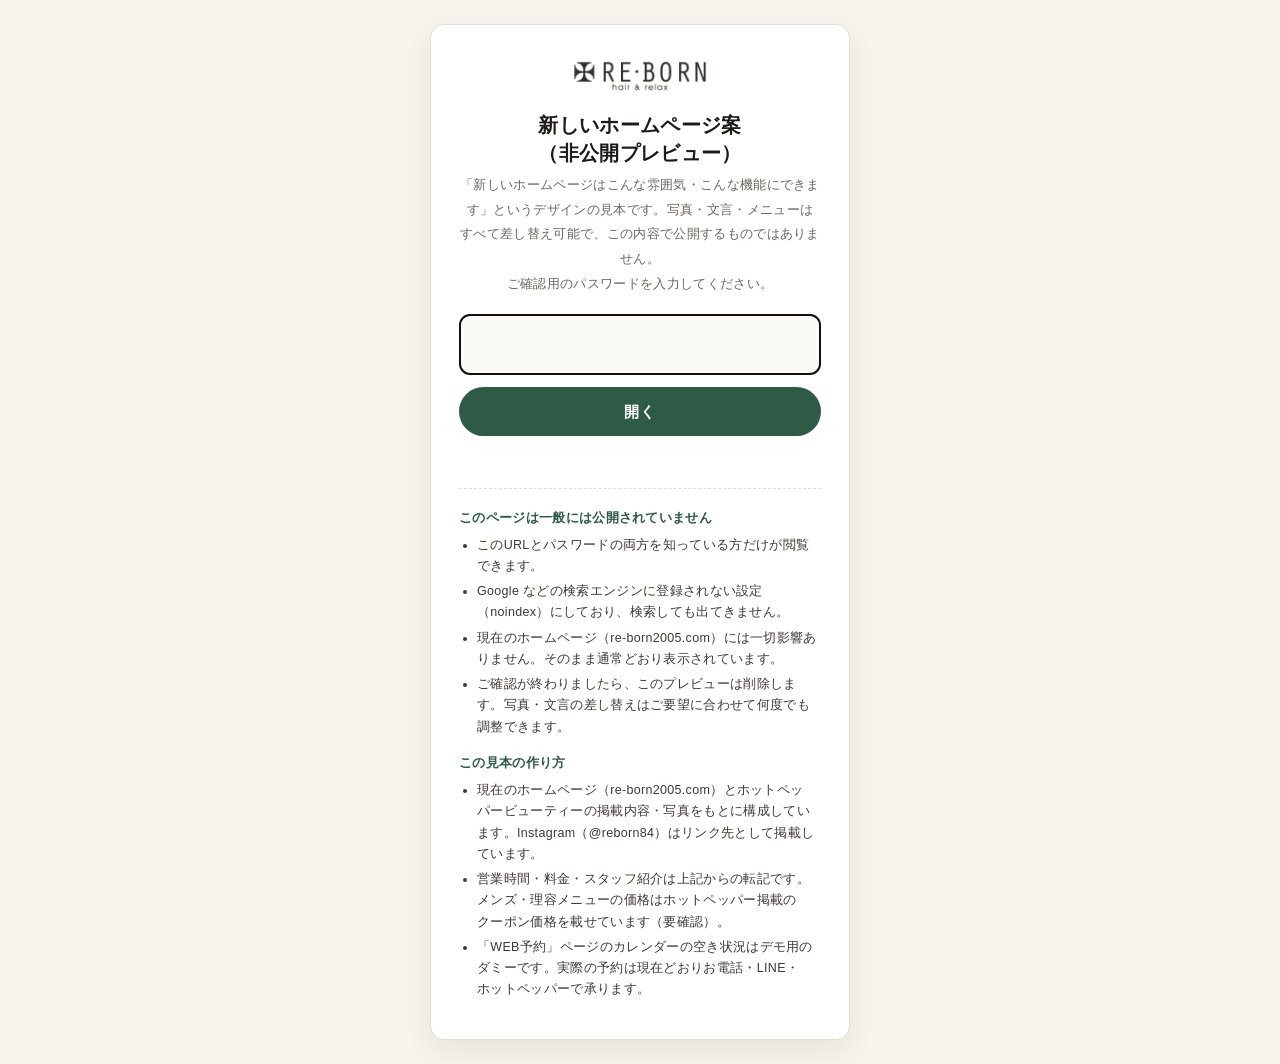
==== commit 9fda60c1: "v7.3: on-screen-only reveal fallback, orphan-line fixer, single-line buttons, wrap fixes" ====
--- a/access.html
+++ b/access.html
@@ -19,8 +19,8 @@
 <link rel="preconnect" href="https://fonts.googleapis.com">
 <link rel="preconnect" href="https://fonts.gstatic.com" crossorigin>
 <link href="https://fonts.googleapis.com/css2?family=Shippori+Mincho:wght@400;600;700&family=Noto+Sans+JP:wght@400;500;700&family=Cormorant+Garamond:ital,wght@0,500;1,500;1,600&display=swap" rel="stylesheet">
-<link rel="stylesheet" href="assets/style.css?v=14">
-<link rel="stylesheet" href="assets/motion.css?v=14">
+<link rel="stylesheet" href="assets/style.css?v=22">
+<link rel="stylesheet" href="assets/motion.css?v=22">
 <script type="application/ld+json">{
  "@context": "https://schema.org",
  "@type": [
@@ -79,9 +79,9 @@
 </header>
 <div class="drawer" id="drawer" inert>
   <a href="index.html">ホーム<small>Home</small></a><a href="menu.html">メニュー・料金<small>Menu</small></a><a href="staff.html">スタッフ<small>Staff</small></a><a href="voice.html">お客様の声<small>Voice</small></a><a href="kitsuke.html">着付け<small>Kimono</small></a><a href="faq.html">よくある質問<small>FAQ</small></a><a href="access.html">アクセス<small>Access</small></a>
-  <a href="reserve.html">WEB予約（空き状況カレンダー）<small>Reservation</small></a>
+  <a href="reserve.html">WEB予約<small>Reservation</small></a>
   <div class="cta">
-    <a class="btn btn-primary" href="reserve.html"><svg viewBox="0 0 24 24" fill="none" stroke="currentColor" stroke-width="1.8" stroke-linecap="round" stroke-linejoin="round"><rect x="3" y="4" width="18" height="18" rx="2"/><path d="M16 2v4M8 2v4M3 10h18"/></svg>WEB予約（空き状況カレンダー）</a>
+    <a class="btn btn-primary" href="reserve.html"><svg viewBox="0 0 24 24" fill="none" stroke="currentColor" stroke-width="1.8" stroke-linecap="round" stroke-linejoin="round"><rect x="3" y="4" width="18" height="18" rx="2"/><path d="M16 2v4M8 2v4M3 10h18"/></svg>空き状況を見て予約する</a>
     <a class="btn btn-line" href="https://lin.ee/s59kRdt" target="_blank" rel="noopener"><svg viewBox="0 0 24 24" fill="currentColor"><path d="M12 2C6.5 2 2 5.7 2 10.2c0 4 3.6 7.4 8.4 8.1.3.1.8.2.9.5.1.3.1.7 0 1l-.1.9c0 .3-.2 1 .9.6 1.1-.5 5.8-3.4 7.9-5.9 1.4-1.6 2-3.2 2-5.2C22 5.7 17.5 2 12 2zM8.1 12.8H6.2c-.3 0-.5-.2-.5-.5V8.6c0-.3.2-.5.5-.5s.5.2.5.5v3.2h1.4c.3 0 .5.2.5.5s-.2.5-.5.5zm1.8-.5c0 .3-.2.5-.5.5s-.5-.2-.5-.5V8.6c0-.3.2-.5.5-.5s.5.2.5.5v3.7zm4.5 0c0 .2-.1.4-.3.5h-.2c-.2 0-.3-.1-.4-.2l-1.9-2.6v2.3c0 .3-.2.5-.5.5s-.5-.2-.5-.5V8.6c0-.2.1-.4.3-.5h.2c.2 0 .3.1.4.2l1.9 2.6V8.6c0-.3.2-.5.5-.5s.5.2.5.5v3.7zm3-2.4c.3 0 .5.2.5.5s-.2.5-.5.5h-1.4v.9h1.4c.3 0 .5.2.5.5s-.2.5-.5.5h-1.9c-.3 0-.5-.2-.5-.5V8.6c0-.3.2-.5.5-.5h1.9c.3 0 .5.2.5.5s-.2.5-.5.5h-1.4v.9h1.4z"/></svg>LINEで相談・予約</a>
     <a class="btn btn-tel" href="tel:0800-800-8835"><svg viewBox="0 0 24 24" fill="none" stroke="currentColor" stroke-width="1.8" stroke-linecap="round" stroke-linejoin="round"><path d="M22 16.9v3a2 2 0 0 1-2.2 2 19.8 19.8 0 0 1-8.6-3.1 19.5 19.5 0 0 1-6-6A19.8 19.8 0 0 1 2.1 4.2 2 2 0 0 1 4.1 2h3a2 2 0 0 1 2 1.7c.1.9.4 1.8.7 2.6a2 2 0 0 1-.5 2.1L8.1 9.6a16 16 0 0 0 6 6l1.3-1.3a2 2 0 0 1 2.1-.4c.8.3 1.7.5 2.6.7a2 2 0 0 1 1.7 2z"/></svg>0800-800-8835</a>
   </div>
@@ -121,9 +121,9 @@
   <img class="plx" src="img/interior-2.jpg" alt="" loading="lazy">
   <div class="wrap">
     <h2>ご予約・ご相談はお気軽に</h2>
-    <p>空き状況カレンダーからのWEB予約・LINE・お電話からご予約いただけます。<br>初めての方も、髪のお悩み相談だけでも大歓迎です。</p>
+    <p>空き状況カレンダーからのWEB予約・LINE・お電話からご予約いただけます。初めての方も、髪のお悩み相談だけでも大歓迎です。</p>
     <div class="cta">
-      <a class="btn btn-white" href="reserve.html"><svg viewBox="0 0 24 24" fill="none" stroke="currentColor" stroke-width="1.8" stroke-linecap="round" stroke-linejoin="round"><rect x="3" y="4" width="18" height="18" rx="2"/><path d="M16 2v4M8 2v4M3 10h18"/></svg>WEB予約（空き状況カレンダー）</a>
+      <a class="btn btn-white" href="reserve.html"><svg viewBox="0 0 24 24" fill="none" stroke="currentColor" stroke-width="1.8" stroke-linecap="round" stroke-linejoin="round"><rect x="3" y="4" width="18" height="18" rx="2"/><path d="M16 2v4M8 2v4M3 10h18"/></svg>空き状況を見て予約する</a>
       <a class="btn btn-line" href="https://lin.ee/s59kRdt" target="_blank" rel="noopener"><svg viewBox="0 0 24 24" fill="currentColor"><path d="M12 2C6.5 2 2 5.7 2 10.2c0 4 3.6 7.4 8.4 8.1.3.1.8.2.9.5.1.3.1.7 0 1l-.1.9c0 .3-.2 1 .9.6 1.1-.5 5.8-3.4 7.9-5.9 1.4-1.6 2-3.2 2-5.2C22 5.7 17.5 2 12 2zM8.1 12.8H6.2c-.3 0-.5-.2-.5-.5V8.6c0-.3.2-.5.5-.5s.5.2.5.5v3.2h1.4c.3 0 .5.2.5.5s-.2.5-.5.5zm1.8-.5c0 .3-.2.5-.5.5s-.5-.2-.5-.5V8.6c0-.3.2-.5.5-.5s.5.2.5.5v3.7zm4.5 0c0 .2-.1.4-.3.5h-.2c-.2 0-.3-.1-.4-.2l-1.9-2.6v2.3c0 .3-.2.5-.5.5s-.5-.2-.5-.5V8.6c0-.2.1-.4.3-.5h.2c.2 0 .3.1.4.2l1.9 2.6V8.6c0-.3.2-.5.5-.5s.5.2.5.5v3.7zm3-2.4c.3 0 .5.2.5.5s-.2.5-.5.5h-1.4v.9h1.4c.3 0 .5.2.5.5s-.2.5-.5.5h-1.9c-.3 0-.5-.2-.5-.5V8.6c0-.3.2-.5.5-.5h1.9c.3 0 .5.2.5.5s-.2.5-.5.5h-1.4v.9h1.4z"/></svg>LINEで相談・予約</a>
     </div>
     <a class="tel" href="tel:0800-800-8835">0800-800-8835</a>
@@ -169,7 +169,7 @@
   <a class="line" href="https://lin.ee/s59kRdt" target="_blank" rel="noopener"><svg viewBox="0 0 24 24" fill="currentColor"><path d="M12 2C6.5 2 2 5.7 2 10.2c0 4 3.6 7.4 8.4 8.1.3.1.8.2.9.5.1.3.1.7 0 1l-.1.9c0 .3-.2 1 .9.6 1.1-.5 5.8-3.4 7.9-5.9 1.4-1.6 2-3.2 2-5.2C22 5.7 17.5 2 12 2zM8.1 12.8H6.2c-.3 0-.5-.2-.5-.5V8.6c0-.3.2-.5.5-.5s.5.2.5.5v3.2h1.4c.3 0 .5.2.5.5s-.2.5-.5.5zm1.8-.5c0 .3-.2.5-.5.5s-.5-.2-.5-.5V8.6c0-.3.2-.5.5-.5s.5.2.5.5v3.7zm4.5 0c0 .2-.1.4-.3.5h-.2c-.2 0-.3-.1-.4-.2l-1.9-2.6v2.3c0 .3-.2.5-.5.5s-.5-.2-.5-.5V8.6c0-.2.1-.4.3-.5h.2c.2 0 .3.1.4.2l1.9 2.6V8.6c0-.3.2-.5.5-.5s.5.2.5.5v3.7zm3-2.4c.3 0 .5.2.5.5s-.2.5-.5.5h-1.4v.9h1.4c.3 0 .5.2.5.5s-.2.5-.5.5h-1.9c-.3 0-.5-.2-.5-.5V8.6c0-.3.2-.5.5-.5h1.9c.3 0 .5.2.5.5s-.2.5-.5.5h-1.4v.9h1.4z"/></svg><b>LINE予約</b></a>
   <a class="web" href="reserve.html"><svg viewBox="0 0 24 24" fill="none" stroke="currentColor" stroke-width="1.8" stroke-linecap="round" stroke-linejoin="round"><rect x="3" y="4" width="18" height="18" rx="2"/><path d="M16 2v4M8 2v4M3 10h18"/></svg><b>WEB予約</b></a>
 </nav>
-<script src="assets/main.js?v=14" defer></script>
-<script src="assets/motion.js?v=14" defer></script>
+<script src="assets/main.js?v=22" defer></script>
+<script src="assets/motion.js?v=22" defer></script>
 </body>
 </html>
--- a/assets/style.css
+++ b/assets/style.css
@@ -16,7 +16,8 @@
 body{margin:0;background:var(--bg);color:var(--ink);font-family:var(--sans);font-size:16px;line-height:1.9;letter-spacing:.02em;font-feature-settings:"palt"}
 img{max-width:100%;height:auto;display:block}
 a{color:inherit;text-decoration:none}
-h1,h2,h3,h4{font-family:var(--serif);font-weight:600;line-height:1.4;margin:0}
+h1,h2,h3,h4{font-family:var(--serif);font-weight:600;line-height:1.4;margin:0;text-wrap:balance;overflow-wrap:anywhere}
+p,li,dd,dt,figcaption,td,th,small,.lead,.sub,.hint,.note{text-wrap:pretty;overflow-wrap:anywhere;line-break:strict}
 p{margin:0 0 1em}
 ul{margin:0;padding:0;list-style:none}
 .wrap{max-width:var(--wrap);margin:0 auto;padding:0 20px}
@@ -54,7 +55,8 @@
 }
 
 /* buttons */
-.btn{display:inline-flex;align-items:center;justify-content:center;gap:8px;padding:14px 26px;border-radius:999px;font-weight:600;font-size:15px;letter-spacing:.06em;transition:.2s;border:1px solid transparent;cursor:pointer;font-family:var(--sans);line-height:1.3}
+.btn{display:inline-flex;align-items:center;justify-content:center;gap:8px;padding:14px 22px;border-radius:999px;font-weight:600;font-size:15px;letter-spacing:.04em;transition:.2s;border:1px solid transparent;cursor:pointer;font-family:var(--sans);line-height:1.3;white-space:nowrap;max-width:100%}
+@media (max-width:400px){.btn{font-size:14px;padding-left:16px;padding-right:16px;letter-spacing:.02em}}
 .btn-primary{background:var(--green);color:#fff}
 .btn-primary:hover{background:var(--green-d);transform:translateY(-1px)}
 .btn-outline{background:transparent;color:var(--ink);border-color:var(--ink)}
@@ -114,7 +116,7 @@
 @media (max-width:640px){.sec{padding:64px 0}.sec-head{margin-bottom:30px}.sec-head h2{font-size:23px;letter-spacing:.04em}.reason h3{font-size:20px}}
 
 /* reveal */
-.js .rv{opacity:0;transform:translateY(22px);transition:opacity .7s ease,transform .7s ease}
+.js .rv{opacity:0;transform:translateY(14px);transition:opacity .45s ease,transform .45s ease}
 .js .rv.in{opacity:1;transform:none}
 @media (prefers-reduced-motion:reduce){.js .rv{opacity:1;transform:none;transition:none}}
 
@@ -197,7 +199,8 @@
 .staff figure{margin:0;aspect-ratio:3/4;overflow:hidden;background:var(--bg3)}
 .staff figure img{width:100%;height:100%;object-fit:cover;object-position:top}
 .staff .body{padding:16px 18px 18px}
-.staff .role{font-size:12px;color:var(--gold-d);letter-spacing:.1em}
+.staff .role{font-size:12px;color:var(--gold-d);letter-spacing:.06em;white-space:nowrap;overflow:hidden;text-overflow:ellipsis}
+@media (max-width:400px){.staff .role{font-size:10.5px;letter-spacing:.02em}}
 .staff h3{font-size:18px;margin:2px 0 4px}
 .staff h3 small{font-family:var(--latin);font-style:italic;color:var(--muted);font-size:13px;margin-left:6px;font-weight:500}
 .staff p{font-size:13px;color:#3d3a34;margin:0}
@@ -272,7 +275,7 @@
 .stickybar a{display:flex;flex-direction:column;align-items:center;justify-content:center;gap:2px;color:#fff;font-size:12px;letter-spacing:.02em;padding:8px 4px;border-radius:10px;background:rgba(255,255,255,.08);min-height:52px;white-space:nowrap}
 .stickybar a svg{width:20px;height:20px}
 .stickybar a.line{background:var(--line-brand)}
-.stickybar a.web{background:var(--green)}
+.stickybar a.web{background:#f7f4ee;color:var(--ink);font-weight:700}
 .stickybar b{font-size:13px}
 @media (max-width:360px){.stickybar b{font-size:12px}}
 @media (max-width:960px){.stickybar{display:grid}}
@@ -289,7 +292,8 @@
 
 /* price tables */
 .pricegrid{display:grid;grid-template-columns:1fr 1fr;gap:40px 56px}
-.pricegroup h3{font-size:22px;letter-spacing:.06em;padding-bottom:10px;border-bottom:2px solid var(--ink);margin-bottom:6px;display:flex;align-items:baseline;gap:12px;flex-wrap:wrap}
+.pricegroup h3{font-size:22px;letter-spacing:.06em;padding-bottom:10px;border-bottom:2px solid var(--ink);margin-bottom:6px;display:block;white-space:nowrap}
+.pricegroup h3 small{margin-left:10px}
 .pricegroup h3 small{font-family:var(--latin);font-style:italic;font-size:13px;color:var(--gold-d);letter-spacing:.2em;font-weight:500}
 .pricegroup li{display:flex;justify-content:space-between;gap:16px;padding:12px 0;border-bottom:1px dashed var(--line);font-size:15px;align-items:baseline}
 .pricegroup li span{flex:1}
--- a/assets/motion.css
+++ b/assets/motion.css
@@ -1,37 +1,37 @@
 /* ===== v7: intro / motion / booking ===== */
 /* intro curtain (index only, first visit per session) */
-.intro{position:fixed;inset:0;z-index:200;background:var(--bg);display:flex;align-items:center;justify-content:center;flex-direction:column;gap:18px;transition:transform .9s cubic-bezier(.77,0,.18,1),visibility 0s .9s;will-change:transform}
-.intro img{height:38px;opacity:0;transform:translateY(8px);animation:introLogo 1s .15s cubic-bezier(.2,.7,.2,1) forwards}
-.intro .line{width:0;height:1px;background:var(--gold);animation:introLine 1.1s .5s cubic-bezier(.77,0,.18,1) forwards}
-.intro .en{font-family:var(--latin);font-style:italic;letter-spacing:.3em;font-size:12px;color:var(--gold-d);opacity:0;animation:introLogo .8s .8s forwards}
+.intro{position:fixed;inset:0;z-index:200;background:var(--bg);display:flex;align-items:center;justify-content:center;flex-direction:column;gap:18px;transition:transform .7s cubic-bezier(.77,0,.18,1),visibility 0s .7s;will-change:transform}
+.intro img{height:38px;opacity:0;transform:translateY(8px);animation:introLogo .7s .05s cubic-bezier(.2,.7,.2,1) forwards}
+.intro .line{width:0;height:1px;background:var(--gold);animation:introLine .8s .3s cubic-bezier(.77,0,.18,1) forwards}
+.intro .en{font-family:var(--latin);font-style:italic;letter-spacing:.3em;font-size:12px;color:var(--gold-d);opacity:0;animation:introLogo .6s .5s forwards}
 .intro.out{transform:translateY(-100%);visibility:hidden}
 @keyframes introLogo{to{opacity:1;transform:none}}
 @keyframes introLine{to{width:120px}}
 body.intro-lock{overflow:hidden}
 /* hero motion */
-.js .hero img.bg{transform:scale(1.12);transition:transform 9s cubic-bezier(.2,.6,.2,1)}
+.js .hero img.bg{transform:scale(1.08);transition:transform 7s cubic-bezier(.2,.6,.2,1)}
 .js .hero.live img.bg{transform:scale(1)}
-.js .hero .eyebrow,.js .hero h1,.js .hero .lead,.js .hero .badges,.js .hero .cta{opacity:0;transform:translateY(26px);transition:opacity 1s cubic-bezier(.2,.7,.2,1),transform 1s cubic-bezier(.2,.7,.2,1)}
-.js .hero.live .eyebrow{opacity:1;transform:none;transition-delay:.15s}
-.js .hero.live h1{opacity:1;transform:none;transition-delay:.3s}
-.js .hero.live .lead{opacity:1;transform:none;transition-delay:.5s}
-.js .hero.live .badges{opacity:1;transform:none;transition-delay:.65s}
-.js .hero.live .cta{opacity:1;transform:none;transition-delay:.8s}
+.js .hero .eyebrow,.js .hero h1,.js .hero .lead,.js .hero .badges,.js .hero .cta{opacity:0;transform:translateY(18px);transition:opacity .6s cubic-bezier(.2,.7,.2,1),transform .6s cubic-bezier(.2,.7,.2,1)}
+.js .hero.live .eyebrow{opacity:1;transform:none;transition-delay:.05s}
+.js .hero.live h1{opacity:1;transform:none;transition-delay:.12s}
+.js .hero.live .lead{opacity:1;transform:none;transition-delay:.2s}
+.js .hero.live .badges{opacity:1;transform:none;transition-delay:.26s}
+.js .hero.live .cta{opacity:1;transform:none;transition-delay:.32s}
 /* photo reveal: mask wipes open + image settles from a slight zoom */
-.js .rv-img{clip-path:inset(0 100% 0 0);transition:clip-path 1.1s cubic-bezier(.77,0,.18,1)}
-.js .rv-img img{transform:scale(1.15);transition:transform 1.5s cubic-bezier(.2,.7,.2,1)}
+.js .rv-img{clip-path:inset(0 100% 0 0);transition:clip-path .65s cubic-bezier(.77,0,.18,1)}
+.js .rv-img img{transform:scale(1.08);transition:transform .9s cubic-bezier(.2,.7,.2,1)}
 .js .rv-img.in{clip-path:inset(0 0 0 0)}
 .js .rv-img.in img{transform:scale(1)}
 .js .rv-img.from-right{clip-path:inset(0 0 0 100%)}
 .js .rv-img.from-up{clip-path:inset(100% 0 0 0)}
 .js .rv-img.in.from-right,.js .rv-img.in.from-up{clip-path:inset(0 0 0 0)}
 /* staggered children */
-.js .stagger>*{opacity:0;transform:translateY(18px);transition:opacity .8s cubic-bezier(.2,.7,.2,1),transform .8s cubic-bezier(.2,.7,.2,1)}
+.js .stagger>*{opacity:0;transform:translateY(12px);transition:opacity .45s cubic-bezier(.2,.7,.2,1),transform .45s cubic-bezier(.2,.7,.2,1)}
 .js .stagger.in>*{opacity:1;transform:none}
-.js .stagger.in>*:nth-child(1){transition-delay:.05s}.js .stagger.in>*:nth-child(2){transition-delay:.15s}.js .stagger.in>*:nth-child(3){transition-delay:.25s}.js .stagger.in>*:nth-child(4){transition-delay:.35s}.js .stagger.in>*:nth-child(5){transition-delay:.45s}.js .stagger.in>*:nth-child(6){transition-delay:.55s}.js .stagger.in>*:nth-child(7){transition-delay:.65s}.js .stagger.in>*:nth-child(8){transition-delay:.75s}
+.js .stagger.in>*:nth-child(1){transition-delay:0s}.js .stagger.in>*:nth-child(2){transition-delay:.05s}.js .stagger.in>*:nth-child(3){transition-delay:.1s}.js .stagger.in>*:nth-child(4){transition-delay:.15s}.js .stagger.in>*:nth-child(5){transition-delay:.2s}.js .stagger.in>*:nth-child(6){transition-delay:.25s}.js .stagger.in>*:nth-child(7){transition-delay:.3s}.js .stagger.in>*:nth-child(8){transition-delay:.35s}
 /* section eyebrow: gold rule draws in */
 .sec-head .en{position:relative;padding-left:44px}
-.sec-head .en::before{content:"";position:absolute;left:0;top:50%;height:1px;width:0;background:var(--gold);transition:width .9s .2s cubic-bezier(.77,0,.18,1)}
+.sec-head .en::before{content:"";position:absolute;left:0;top:50%;height:1px;width:0;background:var(--gold);transition:width .6s .05s cubic-bezier(.77,0,.18,1)}
 .sec-head.in .en::before,.no-js .sec-head .en::before{width:32px}
 .sec-head.center .en{padding-left:0}
 .sec-head.center .en::before{display:none}
@@ -45,6 +45,8 @@
 /* header compact on scroll */
 .header{transition:box-shadow .3s,background .3s}
 .header.scrolled{box-shadow:0 6px 24px rgba(28,27,25,.08);background:rgba(247,244,238,.97)}
+/* containers that hold a wiping photo must not fade themselves (no stacked delays) */
+.js .card.rv,.js .voice.rv,.js .staff.rv,.js .reason.rv,.js .profile.rv{opacity:1;transform:none;transition:none}
 /* card hover lift */
 .card,.voice,.staff{transition:transform .5s cubic-bezier(.2,.7,.2,1),box-shadow .5s}
 .card:hover,.voice:hover,.staff:hover{transform:translateY(-6px);box-shadow:0 22px 44px rgba(28,27,25,.12)}
@@ -75,7 +77,8 @@
 .bk-menus{display:grid;grid-template-columns:1fr 1fr;gap:10px}
 .bk-menu{display:grid;grid-template-columns:1fr auto;gap:2px 12px;text-align:left;font:inherit;background:#fbfaf7;border:1px solid #d9d2c3;border-radius:12px;padding:12px 14px;cursor:pointer;transition:.2s;color:var(--ink)}
 .bk-menu .nm{grid-column:1;font-size:14px;font-weight:600;line-height:1.5}
-.bk-menu .nm em{font-style:normal;font-size:10px;background:var(--gold-d);color:#fff;padding:1px 6px;border-radius:3px;margin-left:6px;vertical-align:middle}
+.bk-menu .nm em{font-style:normal;font-size:10px;background:var(--gold-d);color:#fff;padding:1px 6px;border-radius:3px;display:inline-block;width:max-content;margin:2px 0 0;vertical-align:middle}
+.bk-menu .nm em::before{content:"";display:block}
 .bk-menu .pr{grid-column:2;grid-row:1;font-family:var(--latin);font-size:18px;font-weight:600;white-space:nowrap}
 .bk-menu .tm{grid-column:1/3;font-size:12px;color:var(--muted)}
 .bk-menu:hover,.bk-stylist:hover{border-color:var(--green);background:var(--green-l)}
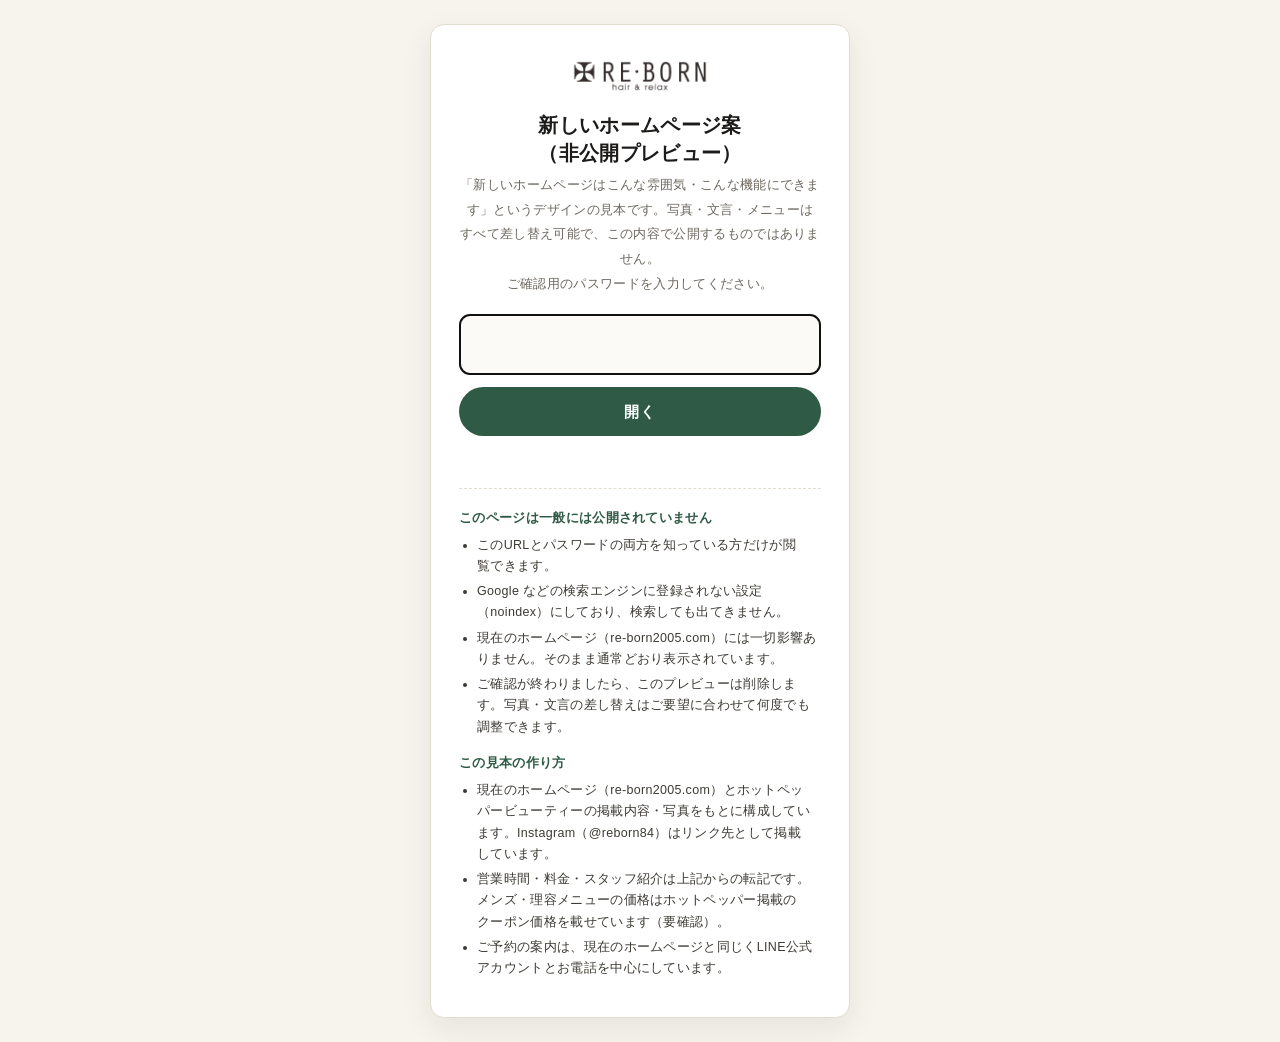
==== commit 8a565bd9: "v8: remove the calendar booking demo; reservation page now guides to LINE / phone / HotPepper - rese" ====
--- a/access.html
+++ b/access.html
@@ -19,8 +19,8 @@
 <link rel="preconnect" href="https://fonts.googleapis.com">
 <link rel="preconnect" href="https://fonts.gstatic.com" crossorigin>
 <link href="https://fonts.googleapis.com/css2?family=Shippori+Mincho:wght@400;600;700&family=Noto+Sans+JP:wght@400;500;700&family=Cormorant+Garamond:ital,wght@0,500;1,500;1,600&display=swap" rel="stylesheet">
-<link rel="stylesheet" href="assets/style.css?v=22">
-<link rel="stylesheet" href="assets/motion.css?v=22">
+<link rel="stylesheet" href="assets/style.css?v=24">
+<link rel="stylesheet" href="assets/motion.css?v=24">
 <script type="application/ld+json">{
  "@context": "https://schema.org",
  "@type": [
@@ -73,15 +73,15 @@
 <header class="header">
   <div class="wrap">
     <a class="brand" href="index.html" aria-label="RE・BORN hair & relax ホーム"><img src="img/logo.png" alt="RE・BORN hair &amp; relax" width="320" height="72"><small>Takasaki</small></a>
-    <nav class="nav" aria-label="メインメニュー"><a href="index.html">ホーム</a><a href="menu.html">メニュー・料金</a><a href="staff.html">スタッフ</a><a href="voice.html">お客様の声</a><a href="kitsuke.html">着付け</a><a href="faq.html">よくある質問</a><a href="access.html" aria-current="page">アクセス</a><a class="btn btn-primary btn-sm" href="reserve.html"><svg viewBox="0 0 24 24" fill="none" stroke="currentColor" stroke-width="1.8" stroke-linecap="round" stroke-linejoin="round"><rect x="3" y="4" width="18" height="18" rx="2"/><path d="M16 2v4M8 2v4M3 10h18"/></svg>WEB予約</a></nav>
+    <nav class="nav" aria-label="メインメニュー"><a href="index.html">ホーム</a><a href="menu.html">メニュー・料金</a><a href="staff.html">スタッフ</a><a href="voice.html">お客様の声</a><a href="kitsuke.html">着付け</a><a href="news.html">お知らせ</a><a href="faq.html">よくある質問</a><a href="access.html" aria-current="page">アクセス</a><a class="btn btn-primary btn-sm" href="reserve.html"><svg viewBox="0 0 24 24" fill="none" stroke="currentColor" stroke-width="1.8" stroke-linecap="round" stroke-linejoin="round"><rect x="3" y="4" width="18" height="18" rx="2"/><path d="M16 2v4M8 2v4M3 10h18"/></svg>ご予約</a></nav>
     <button class="burger" aria-label="メニューを開く" aria-expanded="false" aria-controls="drawer"><span></span><span></span><span></span></button>
   </div>
 </header>
 <div class="drawer" id="drawer" inert>
-  <a href="index.html">ホーム<small>Home</small></a><a href="menu.html">メニュー・料金<small>Menu</small></a><a href="staff.html">スタッフ<small>Staff</small></a><a href="voice.html">お客様の声<small>Voice</small></a><a href="kitsuke.html">着付け<small>Kimono</small></a><a href="faq.html">よくある質問<small>FAQ</small></a><a href="access.html">アクセス<small>Access</small></a>
-  <a href="reserve.html">WEB予約<small>Reservation</small></a>
+  <a href="index.html">ホーム<small>Home</small></a><a href="menu.html">メニュー・料金<small>Menu</small></a><a href="staff.html">スタッフ<small>Staff</small></a><a href="voice.html">お客様の声<small>Voice</small></a><a href="kitsuke.html">着付け<small>Kimono</small></a><a href="news.html">お知らせ<small>News</small></a><a href="faq.html">よくある質問<small>FAQ</small></a><a href="access.html">アクセス<small>Access</small></a>
+  <a href="reserve.html">ご予約<small>Reservation</small></a>
   <div class="cta">
-    <a class="btn btn-primary" href="reserve.html"><svg viewBox="0 0 24 24" fill="none" stroke="currentColor" stroke-width="1.8" stroke-linecap="round" stroke-linejoin="round"><rect x="3" y="4" width="18" height="18" rx="2"/><path d="M16 2v4M8 2v4M3 10h18"/></svg>空き状況を見て予約する</a>
+    <a class="btn btn-primary" href="reserve.html"><svg viewBox="0 0 24 24" fill="none" stroke="currentColor" stroke-width="1.8" stroke-linecap="round" stroke-linejoin="round"><rect x="3" y="4" width="18" height="18" rx="2"/><path d="M16 2v4M8 2v4M3 10h18"/></svg>ご予約はこちら</a>
     <a class="btn btn-line" href="https://lin.ee/s59kRdt" target="_blank" rel="noopener"><svg viewBox="0 0 24 24" fill="currentColor"><path d="M12 2C6.5 2 2 5.7 2 10.2c0 4 3.6 7.4 8.4 8.1.3.1.8.2.9.5.1.3.1.7 0 1l-.1.9c0 .3-.2 1 .9.6 1.1-.5 5.8-3.4 7.9-5.9 1.4-1.6 2-3.2 2-5.2C22 5.7 17.5 2 12 2zM8.1 12.8H6.2c-.3 0-.5-.2-.5-.5V8.6c0-.3.2-.5.5-.5s.5.2.5.5v3.2h1.4c.3 0 .5.2.5.5s-.2.5-.5.5zm1.8-.5c0 .3-.2.5-.5.5s-.5-.2-.5-.5V8.6c0-.3.2-.5.5-.5s.5.2.5.5v3.7zm4.5 0c0 .2-.1.4-.3.5h-.2c-.2 0-.3-.1-.4-.2l-1.9-2.6v2.3c0 .3-.2.5-.5.5s-.5-.2-.5-.5V8.6c0-.2.1-.4.3-.5h.2c.2 0 .3.1.4.2l1.9 2.6V8.6c0-.3.2-.5.5-.5s.5.2.5.5v3.7zm3-2.4c.3 0 .5.2.5.5s-.2.5-.5.5h-1.4v.9h1.4c.3 0 .5.2.5.5s-.2.5-.5.5h-1.9c-.3 0-.5-.2-.5-.5V8.6c0-.3.2-.5.5-.5h1.9c.3 0 .5.2.5.5s-.2.5-.5.5h-1.4v.9h1.4z"/></svg>LINEで相談・予約</a>
     <a class="btn btn-tel" href="tel:0800-800-8835"><svg viewBox="0 0 24 24" fill="none" stroke="currentColor" stroke-width="1.8" stroke-linecap="round" stroke-linejoin="round"><path d="M22 16.9v3a2 2 0 0 1-2.2 2 19.8 19.8 0 0 1-8.6-3.1 19.5 19.5 0 0 1-6-6A19.8 19.8 0 0 1 2.1 4.2 2 2 0 0 1 4.1 2h3a2 2 0 0 1 2 1.7c.1.9.4 1.8.7 2.6a2 2 0 0 1-.5 2.1L8.1 9.6a16 16 0 0 0 6 6l1.3-1.3a2 2 0 0 1 2.1-.4c.8.3 1.7.5 2.6.7a2 2 0 0 1 1.7 2z"/></svg>0800-800-8835</a>
   </div>
@@ -121,9 +121,9 @@
   <img class="plx" src="img/interior-2.jpg" alt="" loading="lazy">
   <div class="wrap">
     <h2>ご予約・ご相談はお気軽に</h2>
-    <p>空き状況カレンダーからのWEB予約・LINE・お電話からご予約いただけます。初めての方も、髪のお悩み相談だけでも大歓迎です。</p>
+    <p>ご予約は、LINE公式アカウントまたはお電話で承ります。初めての方も、髪のお悩み相談だけでも大歓迎です。</p>
     <div class="cta">
-      <a class="btn btn-white" href="reserve.html"><svg viewBox="0 0 24 24" fill="none" stroke="currentColor" stroke-width="1.8" stroke-linecap="round" stroke-linejoin="round"><rect x="3" y="4" width="18" height="18" rx="2"/><path d="M16 2v4M8 2v4M3 10h18"/></svg>空き状況を見て予約する</a>
+      <a class="btn btn-white" href="reserve.html"><svg viewBox="0 0 24 24" fill="none" stroke="currentColor" stroke-width="1.8" stroke-linecap="round" stroke-linejoin="round"><rect x="3" y="4" width="18" height="18" rx="2"/><path d="M16 2v4M8 2v4M3 10h18"/></svg>ご予約はこちら</a>
       <a class="btn btn-line" href="https://lin.ee/s59kRdt" target="_blank" rel="noopener"><svg viewBox="0 0 24 24" fill="currentColor"><path d="M12 2C6.5 2 2 5.7 2 10.2c0 4 3.6 7.4 8.4 8.1.3.1.8.2.9.5.1.3.1.7 0 1l-.1.9c0 .3-.2 1 .9.6 1.1-.5 5.8-3.4 7.9-5.9 1.4-1.6 2-3.2 2-5.2C22 5.7 17.5 2 12 2zM8.1 12.8H6.2c-.3 0-.5-.2-.5-.5V8.6c0-.3.2-.5.5-.5s.5.2.5.5v3.2h1.4c.3 0 .5.2.5.5s-.2.5-.5.5zm1.8-.5c0 .3-.2.5-.5.5s-.5-.2-.5-.5V8.6c0-.3.2-.5.5-.5s.5.2.5.5v3.7zm4.5 0c0 .2-.1.4-.3.5h-.2c-.2 0-.3-.1-.4-.2l-1.9-2.6v2.3c0 .3-.2.5-.5.5s-.5-.2-.5-.5V8.6c0-.2.1-.4.3-.5h.2c.2 0 .3.1.4.2l1.9 2.6V8.6c0-.3.2-.5.5-.5s.5.2.5.5v3.7zm3-2.4c.3 0 .5.2.5.5s-.2.5-.5.5h-1.4v.9h1.4c.3 0 .5.2.5.5s-.2.5-.5.5h-1.9c-.3 0-.5-.2-.5-.5V8.6c0-.3.2-.5.5-.5h1.9c.3 0 .5.2.5.5s-.2.5-.5.5h-1.4v.9h1.4z"/></svg>LINEで相談・予約</a>
     </div>
     <a class="tel" href="tel:0800-800-8835">0800-800-8835</a>
@@ -149,7 +149,7 @@
       </div>
       <div>
         <h4>Menu</h4>
-        <ul><li><a href="index.html">ホーム</a></li><li><a href="menu.html">メニュー・料金</a></li><li><a href="staff.html">スタッフ</a></li><li><a href="voice.html">お客様の声</a></li><li><a href="kitsuke.html">着付け</a></li><li><a href="faq.html">よくある質問</a></li><li><a href="access.html">アクセス</a></li><li><a href="reserve.html">WEB予約</a></li></ul>
+        <ul><li><a href="index.html">ホーム</a></li><li><a href="menu.html">メニュー・料金</a></li><li><a href="staff.html">スタッフ</a></li><li><a href="voice.html">お客様の声</a></li><li><a href="kitsuke.html">着付け</a></li><li><a href="news.html">お知らせ</a></li><li><a href="faq.html">よくある質問</a></li><li><a href="access.html">アクセス</a></li><li><a href="reserve.html">ご予約</a></li></ul>
       </div>
       <div>
         <h4>Links</h4>
@@ -167,9 +167,9 @@
 <nav class="stickybar" aria-label="予約・お問い合わせ">
   <a href="tel:0800-800-8835"><svg viewBox="0 0 24 24" fill="none" stroke="currentColor" stroke-width="1.8" stroke-linecap="round" stroke-linejoin="round"><path d="M22 16.9v3a2 2 0 0 1-2.2 2 19.8 19.8 0 0 1-8.6-3.1 19.5 19.5 0 0 1-6-6A19.8 19.8 0 0 1 2.1 4.2 2 2 0 0 1 4.1 2h3a2 2 0 0 1 2 1.7c.1.9.4 1.8.7 2.6a2 2 0 0 1-.5 2.1L8.1 9.6a16 16 0 0 0 6 6l1.3-1.3a2 2 0 0 1 2.1-.4c.8.3 1.7.5 2.6.7a2 2 0 0 1 1.7 2z"/></svg><b>電話する</b></a>
   <a class="line" href="https://lin.ee/s59kRdt" target="_blank" rel="noopener"><svg viewBox="0 0 24 24" fill="currentColor"><path d="M12 2C6.5 2 2 5.7 2 10.2c0 4 3.6 7.4 8.4 8.1.3.1.8.2.9.5.1.3.1.7 0 1l-.1.9c0 .3-.2 1 .9.6 1.1-.5 5.8-3.4 7.9-5.9 1.4-1.6 2-3.2 2-5.2C22 5.7 17.5 2 12 2zM8.1 12.8H6.2c-.3 0-.5-.2-.5-.5V8.6c0-.3.2-.5.5-.5s.5.2.5.5v3.2h1.4c.3 0 .5.2.5.5s-.2.5-.5.5zm1.8-.5c0 .3-.2.5-.5.5s-.5-.2-.5-.5V8.6c0-.3.2-.5.5-.5s.5.2.5.5v3.7zm4.5 0c0 .2-.1.4-.3.5h-.2c-.2 0-.3-.1-.4-.2l-1.9-2.6v2.3c0 .3-.2.5-.5.5s-.5-.2-.5-.5V8.6c0-.2.1-.4.3-.5h.2c.2 0 .3.1.4.2l1.9 2.6V8.6c0-.3.2-.5.5-.5s.5.2.5.5v3.7zm3-2.4c.3 0 .5.2.5.5s-.2.5-.5.5h-1.4v.9h1.4c.3 0 .5.2.5.5s-.2.5-.5.5h-1.9c-.3 0-.5-.2-.5-.5V8.6c0-.3.2-.5.5-.5h1.9c.3 0 .5.2.5.5s-.2.5-.5.5h-1.4v.9h1.4z"/></svg><b>LINE予約</b></a>
-  <a class="web" href="reserve.html"><svg viewBox="0 0 24 24" fill="none" stroke="currentColor" stroke-width="1.8" stroke-linecap="round" stroke-linejoin="round"><rect x="3" y="4" width="18" height="18" rx="2"/><path d="M16 2v4M8 2v4M3 10h18"/></svg><b>WEB予約</b></a>
+  <a class="web" href="reserve.html"><svg viewBox="0 0 24 24" fill="none" stroke="currentColor" stroke-width="1.8" stroke-linecap="round" stroke-linejoin="round"><rect x="3" y="4" width="18" height="18" rx="2"/><path d="M16 2v4M8 2v4M3 10h18"/></svg><b>ご予約</b></a>
 </nav>
-<script src="assets/main.js?v=22" defer></script>
-<script src="assets/motion.js?v=22" defer></script>
+<script src="assets/main.js?v=24" defer></script>
+<script src="assets/motion.js?v=24" defer></script>
 </body>
 </html>
--- a/assets/style.css
+++ b/assets/style.css
@@ -273,6 +273,7 @@
 /* mobile sticky bar */
 .stickybar{position:fixed;left:0;right:0;bottom:0;z-index:60;display:none;grid-template-columns:1fr 1fr 1.3fr;background:rgba(22,21,20,.96);backdrop-filter:blur(8px);padding:8px 8px calc(8px + env(safe-area-inset-bottom));gap:8px}
 .stickybar a{display:flex;flex-direction:column;align-items:center;justify-content:center;gap:2px;color:#fff;font-size:12px;letter-spacing:.02em;padding:8px 4px;border-radius:10px;background:rgba(255,255,255,.08);min-height:52px;white-space:nowrap}
+.stickybar.two{grid-template-columns:1fr 1fr}
 .stickybar a svg{width:20px;height:20px}
 .stickybar a.line{background:var(--line-brand)}
 .stickybar a.web{background:#f7f4ee;color:var(--ink);font-weight:700}
--- a/assets/motion.css
+++ b/assets/motion.css
@@ -1,4 +1,4 @@
-/* ===== v7: intro / motion / booking ===== */
+/* ===== v7: intro / motion ===== */
 /* intro curtain (index only, first visit per session) */
 .intro{position:fixed;inset:0;z-index:200;background:var(--bg);display:flex;align-items:center;justify-content:center;flex-direction:column;gap:18px;transition:transform .7s cubic-bezier(.77,0,.18,1),visibility 0s .7s;will-change:transform}
 .intro img{height:38px;opacity:0;transform:translateY(8px);animation:introLogo .7s .05s cubic-bezier(.2,.7,.2,1) forwards}
@@ -60,75 +60,6 @@
   .marquee .track{animation:none}
 }
 
-/* ===== booking (calendar) ===== */
-.bk{background:#fff;border:1px solid var(--line);border-radius:var(--radius);box-shadow:var(--shadow);padding:26px;min-width:0}
-.bk *{min-width:0}
-.bk-steps{display:grid;grid-template-columns:repeat(5,1fr);gap:4px;margin:0 0 26px;padding:0;list-style:none}
-.bk-steps li{text-align:center;font-size:11px;color:var(--muted);position:relative;padding-top:30px;letter-spacing:.02em}
-.bk-steps li .n{position:absolute;top:0;left:50%;transform:translateX(-50%);width:24px;height:24px;border-radius:50%;border:1px solid var(--line);background:#fff;font-family:var(--latin);font-size:13px;line-height:22px;color:var(--muted);z-index:1}
-.bk-steps li::before{content:"";position:absolute;top:12px;left:-50%;right:50%;height:1px;background:var(--line);z-index:0}
-.bk-steps li:first-child::before{display:none}
-.bk-steps li.done .n,.bk-steps li.now .n{background:var(--green);color:#fff;border-color:var(--green)}
-.bk-steps li.done::before,.bk-steps li.now::before{background:var(--green)}
-.bk-steps li.now .t{color:var(--ink);font-weight:600}
-.bk-h{font-size:22px;letter-spacing:.04em;margin-bottom:6px;outline:none}
-.bk-p{font-size:13px;color:var(--muted);margin-bottom:18px}
-.bk-g{font-size:14px;letter-spacing:.1em;color:var(--gold-d);margin:18px 0 10px;font-family:var(--sans);font-weight:600}
-.bk-menus{display:grid;grid-template-columns:1fr 1fr;gap:10px}
-.bk-menu{display:grid;grid-template-columns:1fr auto;gap:2px 12px;text-align:left;font:inherit;background:#fbfaf7;border:1px solid #d9d2c3;border-radius:12px;padding:12px 14px;cursor:pointer;transition:.2s;color:var(--ink)}
-.bk-menu .nm{grid-column:1;font-size:14px;font-weight:600;line-height:1.5}
-.bk-menu .nm em{font-style:normal;font-size:10px;background:var(--gold-d);color:#fff;padding:1px 6px;border-radius:3px;display:inline-block;width:max-content;margin:2px 0 0;vertical-align:middle}
-.bk-menu .nm em::before{content:"";display:block}
-.bk-menu .pr{grid-column:2;grid-row:1;font-family:var(--latin);font-size:18px;font-weight:600;white-space:nowrap}
-.bk-menu .tm{grid-column:1/3;font-size:12px;color:var(--muted)}
-.bk-menu:hover,.bk-stylist:hover{border-color:var(--green);background:var(--green-l)}
-.bk-menu.sel,.bk-stylist.sel{border-color:var(--green);box-shadow:0 0 0 2px var(--green) inset}
-.bk-stylists{display:grid;grid-template-columns:repeat(3,1fr);gap:10px}
-.bk-stylist{font:inherit;background:#fbfaf7;border:1px solid #d9d2c3;border-radius:12px;padding:14px 10px;cursor:pointer;display:flex;flex-direction:column;align-items:center;gap:6px;color:var(--ink);transition:.2s}
-.bk-stylist img,.bk-stylist .ph{width:64px;height:64px;border-radius:50%;object-fit:cover;object-position:top;background:var(--green-l);display:grid;place-items:center;color:var(--green);font-size:22px}
-.bk-stylist .nm{font-size:14px;font-weight:600}
-.bk-stylist .rl{font-size:11px;color:var(--muted)}
-.bk-summary{background:var(--green-l);border-radius:10px;padding:12px 16px;margin:0 0 18px;font-size:13px}
-.bk-summary b{color:var(--green);font-size:12px;letter-spacing:.1em;display:block;margin-bottom:4px}
-.bk-summary dl{margin:0;display:grid;grid-template-columns:auto 1fr;gap:2px 12px}
-.bk-summary dt{color:var(--muted)}.bk-summary dd{margin:0}
-.bk-cal table{width:100%;border-collapse:separate;border-spacing:4px;table-layout:fixed}
-.bk-calhead{display:flex;align-items:center;justify-content:space-between;margin-bottom:8px}
-.bk-calhead b{font-family:var(--serif);font-size:18px}
-.bk-calhead .nav{font:inherit;font-size:22px;background:#fff;border:1px solid var(--line);border-radius:50%;width:38px;height:38px;cursor:pointer;line-height:1}
-.bk-calhead .nav[disabled]{opacity:.3;cursor:default}
-.bk-cal th{font-size:11px;color:var(--muted);font-weight:500;padding:4px 0}
-.bk-cal th.sun{color:#c0392b}.bk-cal th.sat{color:#2c5fa8}
-.bk-cal td{padding:0;text-align:center}
-.bk-cal td>button,.bk-cal td>div{width:100%;aspect-ratio:1;border-radius:10px;border:1px solid transparent;background:transparent;font:inherit;display:flex;flex-direction:column;align-items:center;justify-content:center;gap:0;line-height:1.1;padding:0}
-.bk-cal td>button{cursor:pointer;background:#fbfaf7;border-color:#e6e0d3;color:var(--ink)}
-.bk-cal td>button:hover{background:var(--green-l);border-color:var(--green)}
-.bk-cal td b{font-size:14px;font-weight:600}
-.bk-cal td span{font-size:12px}
-.bk-cal td.st-many span{color:var(--green)}.bk-cal td.st-some span{color:#2c5fa8}.bk-cal td.st-few span{color:#c98a1b}
-.bk-cal td.st-full>div,.bk-cal td.st-closed>div,.bk-cal td.st-na>div{color:#b9b3a6}
-.bk-cal td.st-na>div{opacity:.35}
-.bk-cal td.sel>button{background:var(--green);color:#fff;border-color:var(--green)}
-.bk-cal td.sel>button span{color:#fff}
-.bk-cal td.today>button b::after,.bk-cal td.today>div b::after{content:"";display:block;width:4px;height:4px;border-radius:50%;background:var(--gold);margin:2px auto 0}
-.bk-legend{font-size:11px;color:var(--muted);margin:10px 0 0;line-height:1.8}
-.bk-slots{display:grid;grid-template-columns:repeat(5,1fr);gap:8px}
-.bk-slots .slot{font:inherit;font-size:14px;padding:10px 4px;border-radius:10px;border:1px solid #d9d2c3;background:#fbfaf7;cursor:pointer;text-align:center;color:var(--ink);transition:.15s}
-.bk-slots .slot:hover{background:var(--green-l);border-color:var(--green)}
-.bk-slots .slot.sel{background:var(--green);color:#fff;border-color:var(--green)}
-.bk-slots .slot.ng{color:#c4bdb0;background:transparent;border-color:#eee8dc;cursor:default;text-decoration:line-through}
-.bk-note{font-size:12px;color:var(--muted);margin:12px 0 0;line-height:1.7}
-.bk-form .actions,.bk-confirm .actions,.bk-done .actions{display:grid;gap:10px;margin-top:18px}
-.bk-confirm table{width:100%;border-collapse:collapse;font-size:15px}
-.bk-confirm th{text-align:left;width:120px;padding:10px 0;color:var(--muted);font-weight:500;border-bottom:1px dashed var(--line);vertical-align:top}
-.bk-confirm td{padding:10px 0;border-bottom:1px dashed var(--line)}
-.bk-foot{margin-top:22px;padding-top:16px;border-top:1px solid var(--line);display:flex;justify-content:space-between}
-.bk-done{text-align:center}
-.bk-done .mark{width:64px;height:64px;border-radius:50%;background:var(--green);color:#fff;font-size:30px;display:grid;place-items:center;margin:6px auto 14px}
-.bk-done .bk-p{font-size:15px;color:var(--ink)}
-.bk-done .bk-p b{font-family:var(--latin);font-size:22px;color:var(--green)}
-@media (max-width:640px){.bk{padding:18px 14px}.bk-menus{grid-template-columns:1fr}.bk-stylists{grid-template-columns:repeat(2,1fr)}.bk-slots{grid-template-columns:repeat(4,1fr)}.bk-steps li .t{font-size:10px}.bk-cal table{border-spacing:2px}.bk-cal td b{font-size:13px}}
-
 /* before / after */
 .ba{display:grid;grid-template-columns:repeat(4,1fr);gap:18px}
 .ba-item{margin:0;background:#fff;border:1px solid var(--line);border-radius:var(--radius);overflow:hidden;box-shadow:var(--shadow)}
@@ -139,3 +70,23 @@
 .ba-item::before{content:"Before";position:absolute;left:10px;top:10px;font-family:var(--latin);font-style:italic;font-size:12px;letter-spacing:.1em;background:rgba(22,21,20,.6);color:#fff;padding:2px 8px;border-radius:3px}
 .ba-item::after{content:"After";position:absolute;right:10px;top:10px;font-family:var(--latin);font-style:italic;font-size:12px;letter-spacing:.1em;background:var(--green);color:#fff;padding:2px 8px;border-radius:3px}
 @media (max-width:860px){.ba{grid-template-columns:1fr 1fr;gap:12px}}
+
+/* news */
+.newshead{display:flex;align-items:baseline;gap:16px;margin-bottom:22px;flex-wrap:wrap}
+.newshead .en{font-family:var(--latin);font-style:italic;letter-spacing:.22em;font-size:14px;color:var(--gold-d)}
+.newshead h2{font-size:24px;letter-spacing:.06em}
+.newshead a{margin-left:auto;font-size:13px;color:var(--green);text-decoration:underline}
+.newsrow{display:grid;grid-template-columns:repeat(3,1fr);gap:18px}
+.newslist{display:grid;gap:18px;max-width:820px;margin:0 auto}
+.news{background:#fff;border:1px solid var(--line);border-radius:var(--radius);overflow:hidden;box-shadow:var(--shadow);display:flex;flex-direction:column}
+.newslist .news{flex-direction:row}
+.news figure{margin:0;aspect-ratio:16/9;overflow:hidden;flex:none}
+.newslist .news figure{width:240px;aspect-ratio:4/3}
+.news figure img{width:100%;height:100%;object-fit:cover}
+.news .body{padding:16px 18px 18px}
+.nmeta{display:flex;gap:10px;align-items:center;font-size:12px;color:var(--muted);margin-bottom:6px}
+.nmeta time{font-family:var(--latin);font-size:14px;letter-spacing:.06em}
+.nmeta .cat{background:var(--green-l);color:var(--green);padding:1px 8px;border-radius:3px;font-size:11px}
+.news h2,.news h3{font-size:16px;letter-spacing:.02em;margin-bottom:6px}
+.news p{font-size:13px;color:#3d3a34;margin:0}
+@media (max-width:860px){.newsrow{grid-template-columns:1fr}.newslist .news{flex-direction:column}.newslist .news figure{width:100%;aspect-ratio:16/9}}
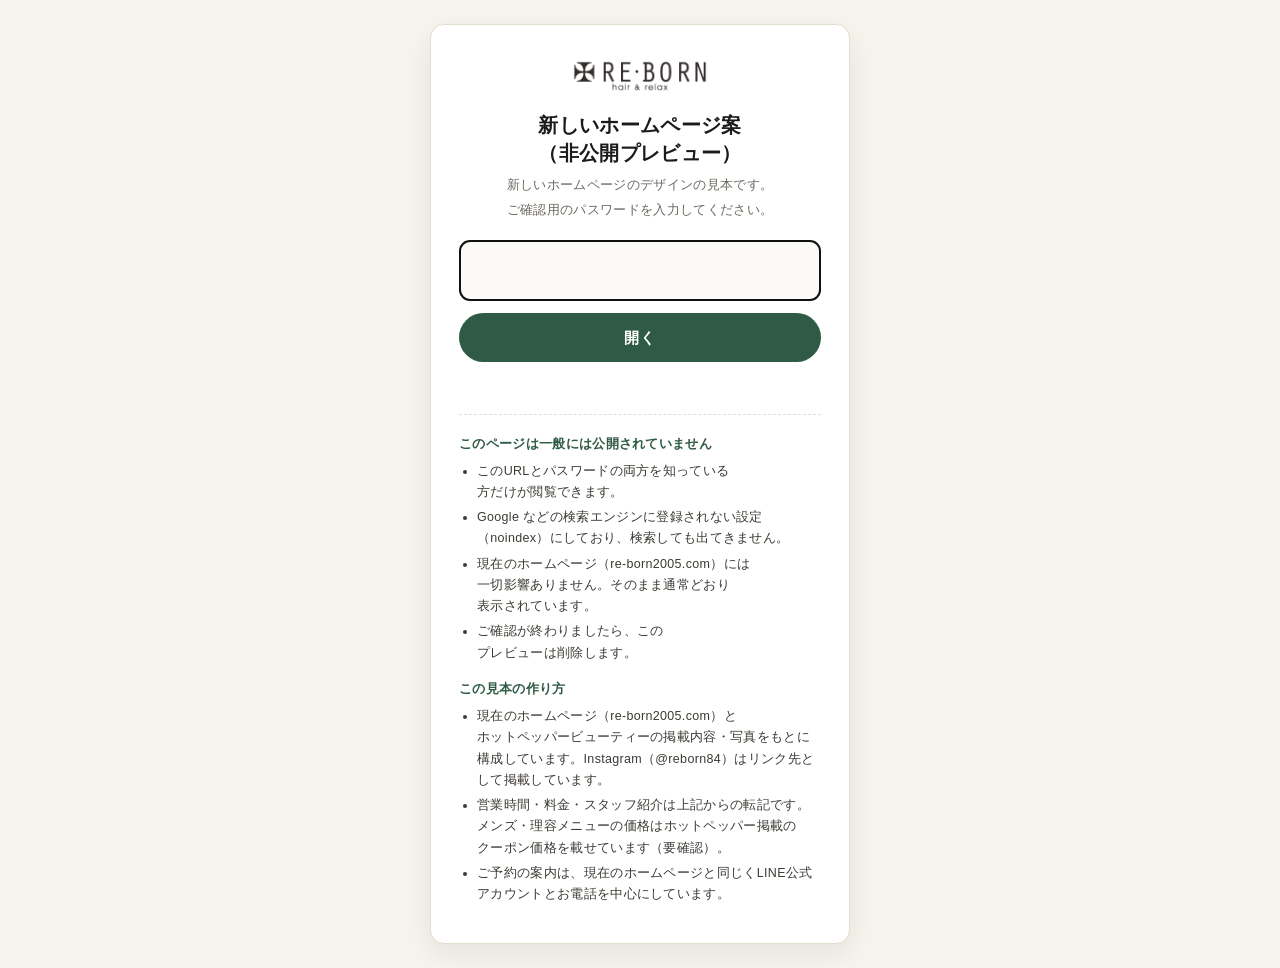
==== commit 5d6b24e4: "v8b: phrase-based line breaks on every page (no more mid-word breaks) - build.py phrase_wrap(): html" ====
--- a/access.html
+++ b/access.html
@@ -90,19 +90,19 @@
 
 <section class="pagehead">
   <img src="img/exterior.jpg" alt="" fetchpriority="high">
-  <div class="wrap"><span class="en">Access</span><h1>アクセス</h1><p>高崎駅より車で3分。聖石橋を渡ってすぐ、店舗目の前に10台分の駐車場があります。</p></div>
+  <div class="wrap"><span class="en">Access</span><h1>アクセス</h1><p>高崎駅より<wbr>車で<wbr>3分。<wbr>聖石橋を<wbr>渡って<wbr>すぐ、<wbr>店舗目の前に<wbr>10台分の<wbr>駐車場が<wbr>あります。</p></div>
 </section>
 <section class="sec"><div class="wrap">
 <div class="access">
   <div class="rv">
     <table>
-      <tr><th>住所</th><td>〒370-0863<br>群馬県高崎市聖石町13-1</td></tr>
-      <tr><th>電話</th><td><a class="tel" href="tel:0800-800-8835">0800-800-8835</a><br><span class="small text-muted">タップで発信できます</span></td></tr>
-      <tr><th>営業時間</th><td>9:00〜18:30<br><span class="small text-muted">最終受付：カット 18:30／カラー・パーマ 18:00</span></td></tr>
-      <tr><th>定休日</th><td>月曜日・火曜日</td></tr>
-      <tr><th>アクセス</th><td>高崎駅より車で3分（聖石橋を渡ってすぐ）</td></tr>
-      <tr><th>駐車場</th><td>店舗目の前に10台</td></tr>
-      <tr><th>お支払い</th><td>現金／VISA・Mastercard・JCB・American Express</td></tr>
+      <tr><th>住所</th><td>〒370-⁠0863<br>群馬県<wbr>高崎市<wbr>聖石町13-⁠1</td></tr>
+      <tr><th>電話</th><td><a class="tel" href="tel:0800-800-8835">0800-⁠800-⁠8835</a><br><span class="small text-muted">タップで<wbr>発信できます</span></td></tr>
+      <tr><th>営業時間</th><td>9:00〜18:30<br><span class="small text-muted">最終受付：<wbr>カット 18:30⁠／<wbr>カラー・<wbr>パーマ 18:00</span></td></tr>
+      <tr><th>定休日</th><td>月曜日・<wbr>火曜日</td></tr>
+      <tr><th>アクセス</th><td>高崎駅より<wbr>車で<wbr>3分<wbr>（聖石橋を<wbr>渡って<wbr>すぐ）</td></tr>
+      <tr><th>駐車場</th><td>店舗目の前に<wbr>10台</td></tr>
+      <tr><th>お支払い</th><td>現金⁠／<wbr>VISA・<wbr>Mastercard・<wbr>JCB・<wbr>American Express</td></tr>
     </table>
     <div class="acts">
       <a class="btn btn-outline btn-sm" href="https://www.google.com/maps/search/?api=1&query=RE%E3%83%BBBORN+hair+%26+relax+%E9%AB%98%E5%B4%8E%E5%B8%82%E8%81%96%E7%9F%B3%E7%94%BA13-1" target="_blank" rel="noopener"><svg viewBox="0 0 24 24" fill="none" stroke="currentColor" stroke-width="1.8" stroke-linecap="round" stroke-linejoin="round"><path d="M9 18l-6 3V6l6-3 6 3 6-3v15l-6 3-6-3z"/><path d="M9 3v15M15 6v15"/></svg>Googleマップで開く</a>
@@ -112,22 +112,22 @@
   <div class="rv"><iframe src="https://www.google.com/maps/embed?pb=!1m14!1m8!1m3!1d12859.421112338769!2d138.98995859252926!3d36.315816204016734!3m2!1i1024!2i768!4f13.1!3m3!1m2!1s0x0%3A0x1ff3731fe45f2166!2zUkXvvaVCT1JOIGhhaXIgJiByZWxheCjpq5jltI7luIIg576O5a656ZmiIOOBiuOBmeOBmeOCgSk!5e0!3m2!1sja!2sjp!4v1659191296513!5m2!1sja!2sjp" title="RE・BORN hair & relax の地図" loading="lazy" allowfullscreen referrerpolicy="no-referrer-when-downgrade"></iframe></div>
 </div>
 <div class="route mt40">
-  <figure class="rv-img"><img src="img/access-1.png" alt="国道17号 聖石橋交差点" loading="lazy"><figcaption><b>Step 1</b>国道17号線の聖石橋の交差点を観音様方面に進みます。</figcaption></figure>
-  <figure class="rv-img from-right"><img src="img/access-2.png" alt="店舗前の様子" loading="lazy"><figcaption><b>Step 2</b>聖石橋を渡り一つ目の信号手前、左側に茶色の木の格子が見えてきましたら、こちらが当店です。</figcaption></figure>
-  <figure class="rv-img"><img src="img/exterior.jpg" alt="店舗外観と駐車場" loading="lazy"><figcaption><b>Parking</b>駐車場は店舗目の前に広々10台。皆様のご来店を心よりお待ちしております。</figcaption></figure>
+  <figure class="rv-img"><img src="img/access-1.png" alt="国道17号 聖石橋交差点" loading="lazy"><figcaption><b>Step 1</b>国道17号線の<wbr>聖石橋の<wbr>交差点を<wbr>観音様方面に<wbr>進みます。</figcaption></figure>
+  <figure class="rv-img from-right"><img src="img/access-2.png" alt="店舗前の様子" loading="lazy"><figcaption><b>Step 2</b>聖石橋を<wbr>渡り<wbr>一つ<wbr>目の<wbr>信号手前、<wbr>左側に<wbr>茶色の<wbr>木の<wbr>格子が<wbr>見えてきましたら、<wbr>こちらが<wbr>当店です。</figcaption></figure>
+  <figure class="rv-img"><img src="img/exterior.jpg" alt="店舗外観と駐車場" loading="lazy"><figcaption><b>Parking</b>駐車場は<wbr>店舗目の前に<wbr>広々<wbr>10台。<wbr>皆様の<wbr>ご来店を<wbr>心より<wbr>お待ちして<wbr>おります。</figcaption></figure>
 </div></div></section>
 
 <section class="ctaband">
   <img class="plx" src="img/interior-2.jpg" alt="" loading="lazy">
   <div class="wrap">
-    <h2>ご予約・ご相談はお気軽に</h2>
-    <p>ご予約は、LINE公式アカウントまたはお電話で承ります。初めての方も、髪のお悩み相談だけでも大歓迎です。</p>
+    <h2>ご予約・<wbr>ご相談は<wbr>お気軽に</h2>
+    <p>ご予約は、<wbr>LINE公式<wbr>アカウントまたは<wbr>お電話で<wbr>承ります。<wbr>初めての<wbr>方も、<wbr>髪の<wbr>お悩み相談だけでも<wbr>大歓迎です。</p>
     <div class="cta">
       <a class="btn btn-white" href="reserve.html"><svg viewBox="0 0 24 24" fill="none" stroke="currentColor" stroke-width="1.8" stroke-linecap="round" stroke-linejoin="round"><rect x="3" y="4" width="18" height="18" rx="2"/><path d="M16 2v4M8 2v4M3 10h18"/></svg>ご予約はこちら</a>
       <a class="btn btn-line" href="https://lin.ee/s59kRdt" target="_blank" rel="noopener"><svg viewBox="0 0 24 24" fill="currentColor"><path d="M12 2C6.5 2 2 5.7 2 10.2c0 4 3.6 7.4 8.4 8.1.3.1.8.2.9.5.1.3.1.7 0 1l-.1.9c0 .3-.2 1 .9.6 1.1-.5 5.8-3.4 7.9-5.9 1.4-1.6 2-3.2 2-5.2C22 5.7 17.5 2 12 2zM8.1 12.8H6.2c-.3 0-.5-.2-.5-.5V8.6c0-.3.2-.5.5-.5s.5.2.5.5v3.2h1.4c.3 0 .5.2.5.5s-.2.5-.5.5zm1.8-.5c0 .3-.2.5-.5.5s-.5-.2-.5-.5V8.6c0-.3.2-.5.5-.5s.5.2.5.5v3.7zm4.5 0c0 .2-.1.4-.3.5h-.2c-.2 0-.3-.1-.4-.2l-1.9-2.6v2.3c0 .3-.2.5-.5.5s-.5-.2-.5-.5V8.6c0-.2.1-.4.3-.5h.2c.2 0 .3.1.4.2l1.9 2.6V8.6c0-.3.2-.5.5-.5s.5.2.5.5v3.7zm3-2.4c.3 0 .5.2.5.5s-.2.5-.5.5h-1.4v.9h1.4c.3 0 .5.2.5.5s-.2.5-.5.5h-1.9c-.3 0-.5-.2-.5-.5V8.6c0-.3.2-.5.5-.5h1.9c.3 0 .5.2.5.5s-.2.5-.5.5h-1.4v.9h1.4z"/></svg>LINEで相談・予約</a>
     </div>
     <a class="tel" href="tel:0800-800-8835">0800-800-8835</a>
-    <div class="hours">受付 9:00〜18:30（定休日：月曜日・火曜日）</div>
+    <div class="hours">受付 9:00〜18:30<wbr>（定休日：<wbr>月曜日・<wbr>火曜日）</div>
   </div>
 </section>
 </main>
@@ -137,10 +137,10 @@
     <div class="cols">
       <div>
         <a class="brand" href="index.html"><img src="img/logo.png" alt="RE・BORN hair &amp; relax" width="320" height="72"></a>
-        <p>〒370-0863 群馬県高崎市聖石町13-1</p>
-        <p>TEL <a href="tel:0800-800-8835">0800-800-8835</a></p>
-        <p>営業時間 9:00〜18:30（最終受付 カット 18:30／カラー・パーマ 18:00）</p>
-        <p>定休日 月曜日・火曜日　／　駐車場 10台</p>
+        <p>〒370-⁠0863 群馬県<wbr>高崎市<wbr>聖石町13-⁠1</p>
+        <p>TEL <a href="tel:0800-800-8835">0800-⁠800-⁠8835</a></p>
+        <p>営業時間 9:00〜18:30<br>最終受付 カット 18:30⁠／<wbr>カラー・<wbr>パーマ 18:00</p>
+        <p>定休日 月曜日・<wbr>火曜日　／　駐車場 10台</p>
         <div class="sns">
           <a href="https://www.instagram.com/reborn84/" target="_blank" rel="noopener" aria-label="Instagram"><svg viewBox="0 0 24 24" fill="none" stroke="currentColor" stroke-width="1.8" stroke-linecap="round" stroke-linejoin="round"><rect x="2" y="2" width="20" height="20" rx="5"/><circle cx="12" cy="12" r="4"/><circle cx="17.5" cy="6.5" r="1" fill="currentColor"/></svg></a>
           <a href="https://lin.ee/s59kRdt" target="_blank" rel="noopener" aria-label="LINE"><svg viewBox="0 0 24 24" fill="currentColor"><path d="M12 2C6.5 2 2 5.7 2 10.2c0 4 3.6 7.4 8.4 8.1.3.1.8.2.9.5.1.3.1.7 0 1l-.1.9c0 .3-.2 1 .9.6 1.1-.5 5.8-3.4 7.9-5.9 1.4-1.6 2-3.2 2-5.2C22 5.7 17.5 2 12 2zM8.1 12.8H6.2c-.3 0-.5-.2-.5-.5V8.6c0-.3.2-.5.5-.5s.5.2.5.5v3.2h1.4c.3 0 .5.2.5.5s-.2.5-.5.5zm1.8-.5c0 .3-.2.5-.5.5s-.5-.2-.5-.5V8.6c0-.3.2-.5.5-.5s.5.2.5.5v3.7zm4.5 0c0 .2-.1.4-.3.5h-.2c-.2 0-.3-.1-.4-.2l-1.9-2.6v2.3c0 .3-.2.5-.5.5s-.5-.2-.5-.5V8.6c0-.2.1-.4.3-.5h.2c.2 0 .3.1.4.2l1.9 2.6V8.6c0-.3.2-.5.5-.5s.5.2.5.5v3.7zm3-2.4c.3 0 .5.2.5.5s-.2.5-.5.5h-1.4v.9h1.4c.3 0 .5.2.5.5s-.2.5-.5.5h-1.9c-.3 0-.5-.2-.5-.5V8.6c0-.3.2-.5.5-.5h1.9c.3 0 .5.2.5.5s-.2.5-.5.5h-1.4v.9h1.4z"/></svg></a>
@@ -149,7 +149,7 @@
       </div>
       <div>
         <h4>Menu</h4>
-        <ul><li><a href="index.html">ホーム</a></li><li><a href="menu.html">メニュー・料金</a></li><li><a href="staff.html">スタッフ</a></li><li><a href="voice.html">お客様の声</a></li><li><a href="kitsuke.html">着付け</a></li><li><a href="news.html">お知らせ</a></li><li><a href="faq.html">よくある質問</a></li><li><a href="access.html">アクセス</a></li><li><a href="reserve.html">ご予約</a></li></ul>
+        <ul><li><a href="index.html">ホーム</a></li><li><a href="menu.html">メニュー・<wbr>料金</a></li><li><a href="staff.html">スタッフ</a></li><li><a href="voice.html">お客様の<wbr>声</a></li><li><a href="kitsuke.html">着付け</a></li><li><a href="news.html">お知らせ</a></li><li><a href="faq.html">よく<wbr>ある<wbr>質問</a></li><li><a href="access.html">アクセス</a></li><li><a href="reserve.html">ご予約</a></li></ul>
       </div>
       <div>
         <h4>Links</h4>
@@ -157,11 +157,11 @@
           <li><a href="https://www.instagram.com/reborn84/" target="_blank" rel="noopener">Instagram @reborn84</a></li>
           <li><a href="https://beauty.hotpepper.jp/slnH000210137/" target="_blank" rel="noopener">ホットペッパービューティー</a></li>
           <li><a href="https://高崎美容室求人.com/" target="_blank" rel="noopener">美容師求人募集</a></li>
-          <li><a href="privacy.html">プライバシーポリシー</a></li>
+          <li><a href="privacy.html">プライバシー<wbr>ポリシー</a></li>
         </ul>
       </div>
     </div>
-    <div class="copy"><span>© RE・BORN hair &amp; relax</span><span>高崎に4代続く創業90年の理美容室</span></div>
+    <div class="copy"><span>© RE・<wbr>BORN hair &amp; relax</span><span>高崎に<wbr>4代続く<wbr>創業90年の<wbr>理美容室</span></div>
   </div>
 </footer>
 <nav class="stickybar" aria-label="予約・お問い合わせ">
--- a/assets/style.css
+++ b/assets/style.css
@@ -19,6 +19,9 @@
 h1,h2,h3,h4{font-family:var(--serif);font-weight:600;line-height:1.4;margin:0;text-wrap:balance;overflow-wrap:anywhere}
 p,li,dd,dt,figcaption,td,th,small,.lead,.sub,.hint,.note{text-wrap:pretty;overflow-wrap:anywhere;line-break:strict}
 p{margin:0 0 1em}
+/* 文節改行（build.py の phrase_wrap が <wbr> を入れた要素）：語の途中で改行しない。1行に入りきらない語だけ折り返す */
+h1,h2,h3,h4,summary,figcaption,td,th,dt,dd,li,p,.faq .a,.notice,.note,.meta,.hours,.who,.copy,.cell,.safe{word-break:keep-all;overflow-wrap:anywhere}
+.gate .err{word-break:normal}  /* JSで後から入る文言（<wbr>なし） */
 ul{margin:0;padding:0;list-style:none}
 .wrap{max-width:var(--wrap);margin:0 auto;padding:0 20px}
 .sr{position:absolute;left:-9999px}
@@ -294,6 +297,7 @@
 /* price tables */
 .pricegrid{display:grid;grid-template-columns:1fr 1fr;gap:40px 56px}
 .pricegroup h3{font-size:22px;letter-spacing:.06em;padding-bottom:10px;border-bottom:2px solid var(--ink);margin-bottom:6px;display:block;white-space:nowrap}
+.pricegroup h3 .ja{white-space:nowrap}
 .pricegroup h3 small{margin-left:10px}
 .pricegroup h3 small{font-family:var(--latin);font-style:italic;font-size:13px;color:var(--gold-d);letter-spacing:.2em;font-weight:500}
 .pricegroup li{display:flex;justify-content:space-between;gap:16px;padding:12px 0;border-bottom:1px dashed var(--line);font-size:15px;align-items:baseline}
